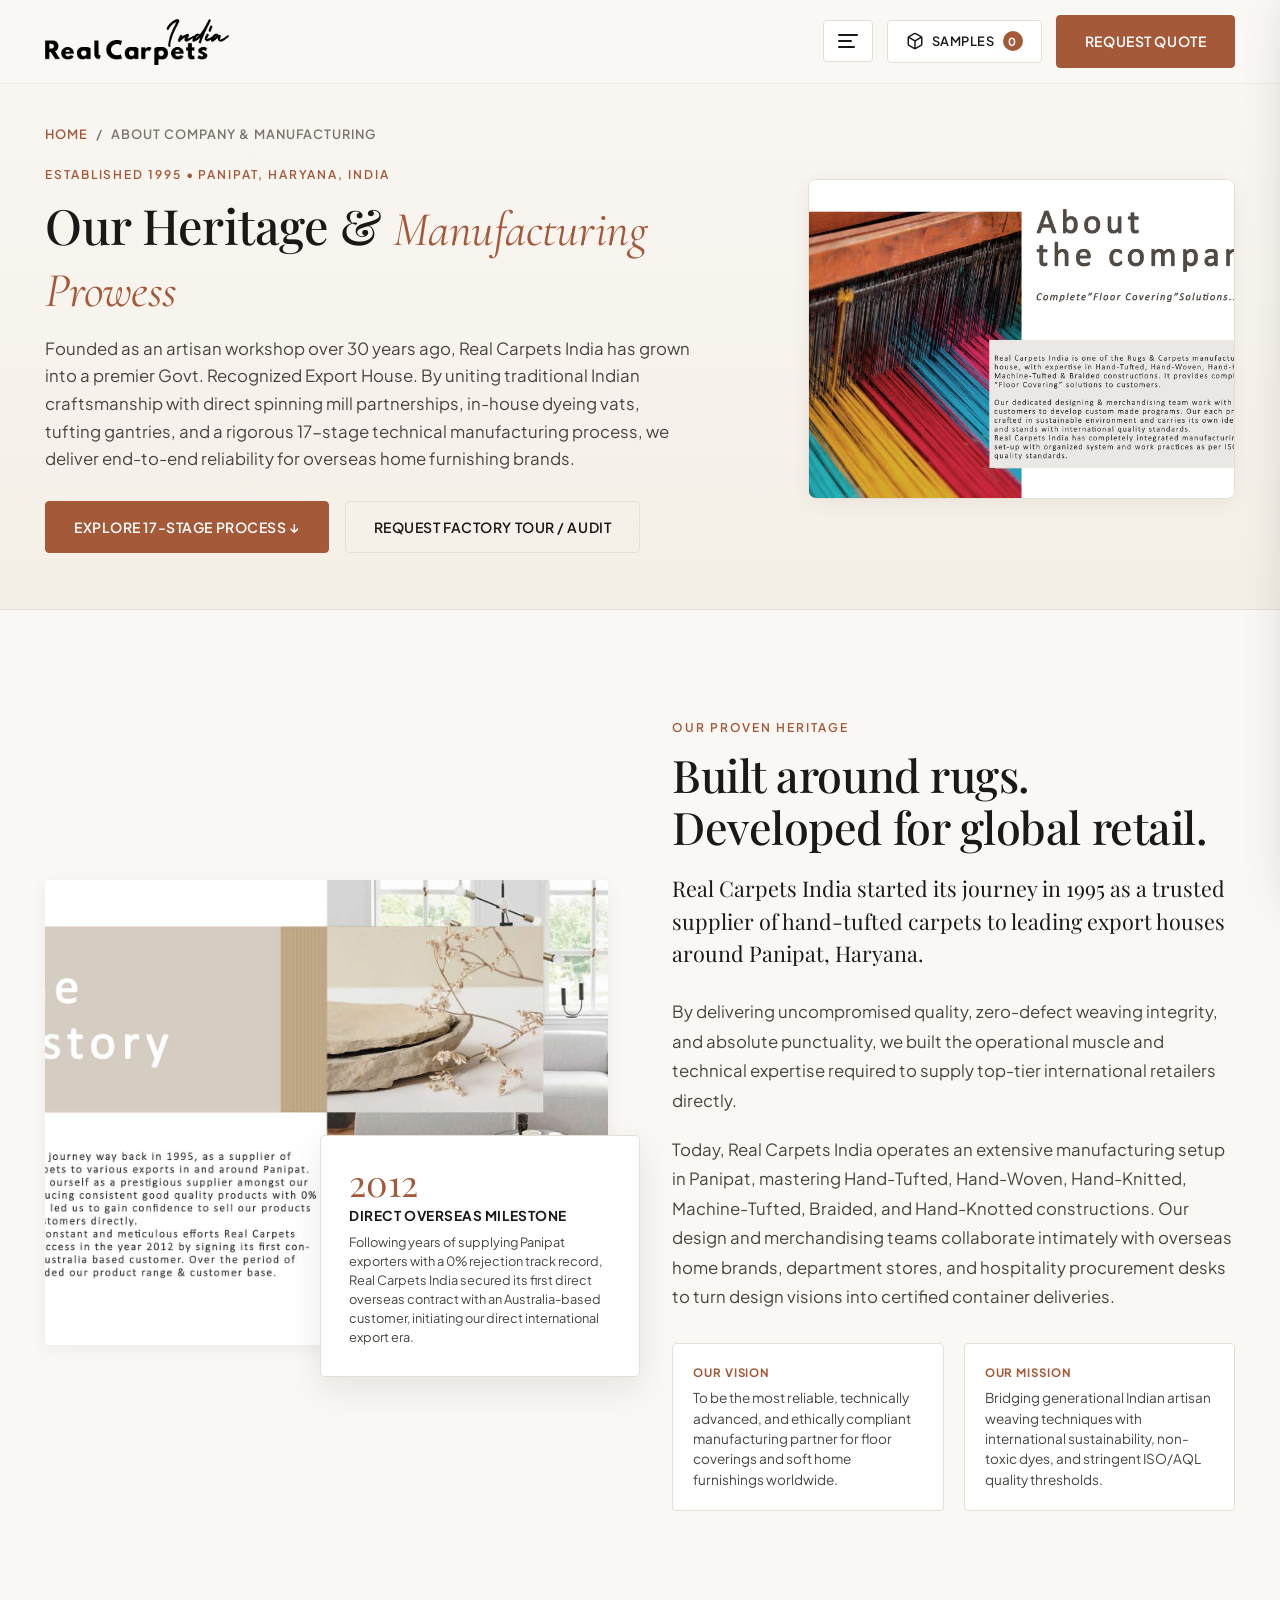
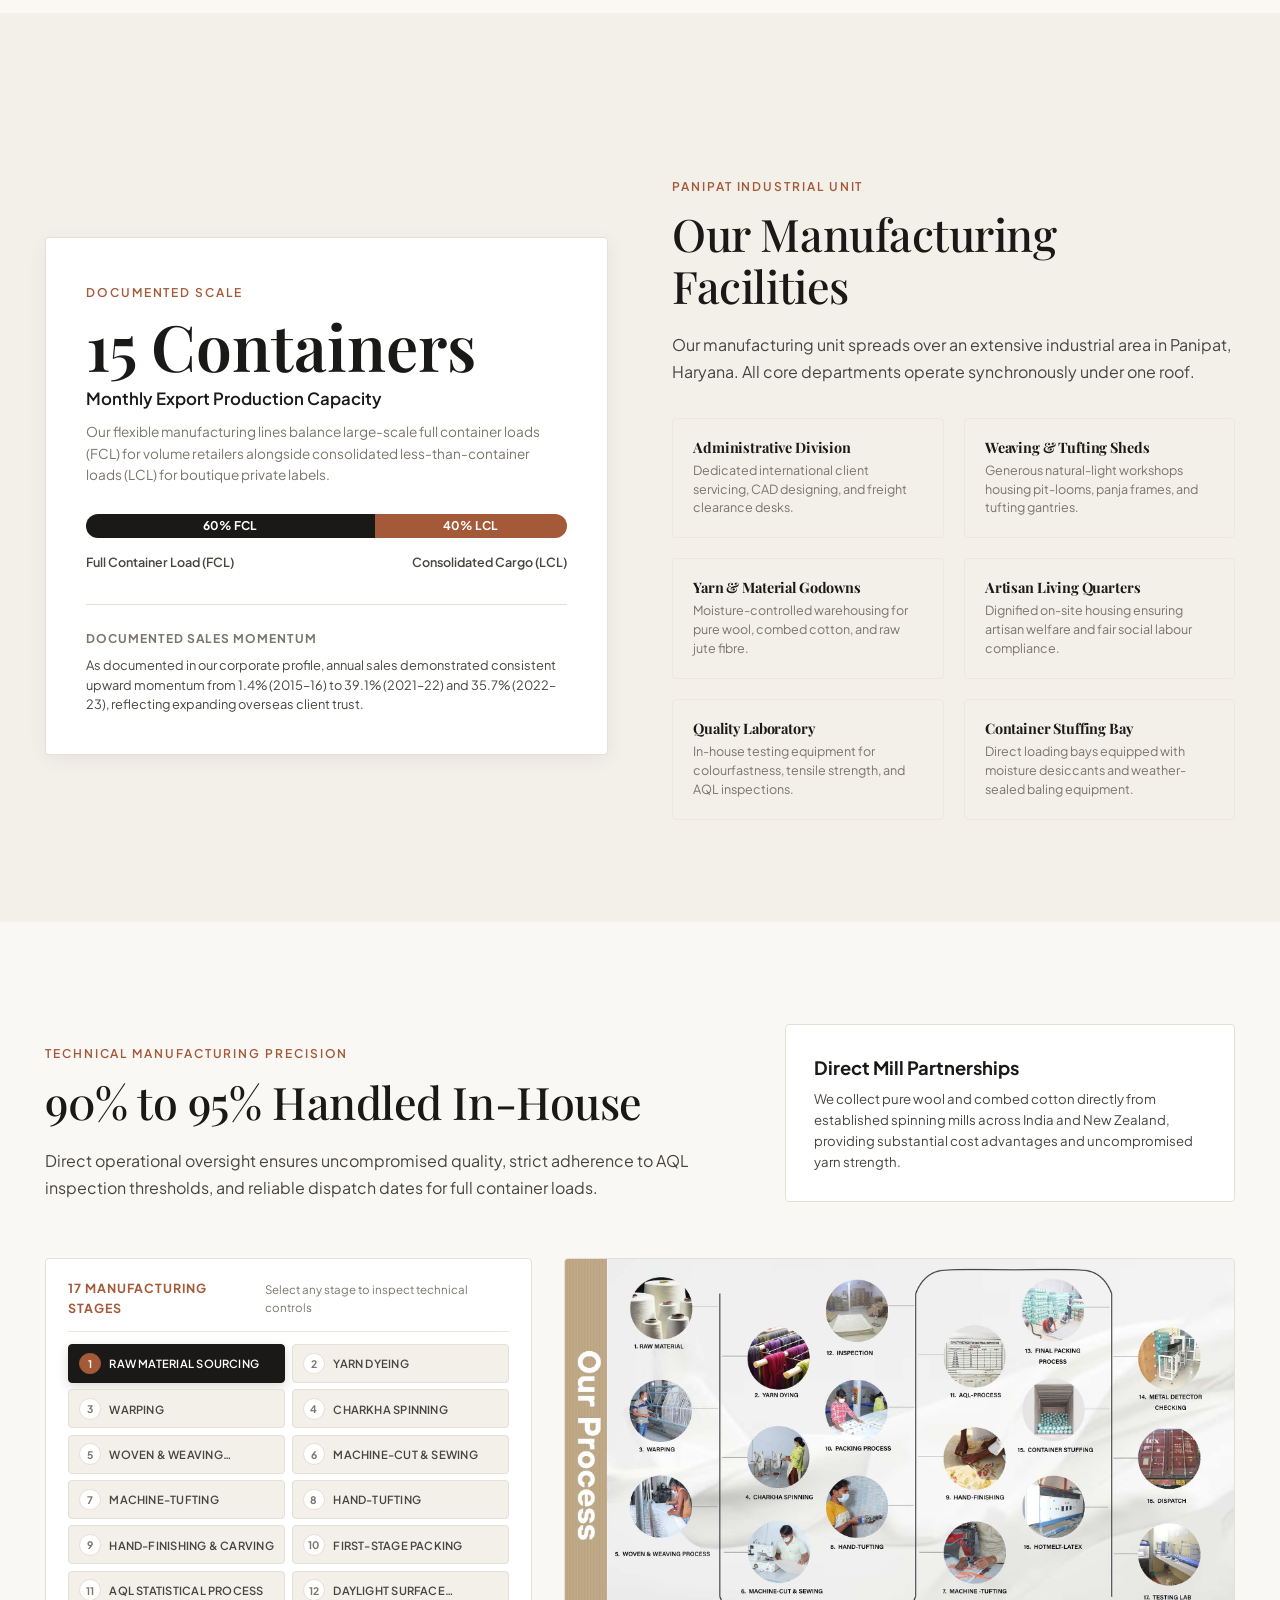
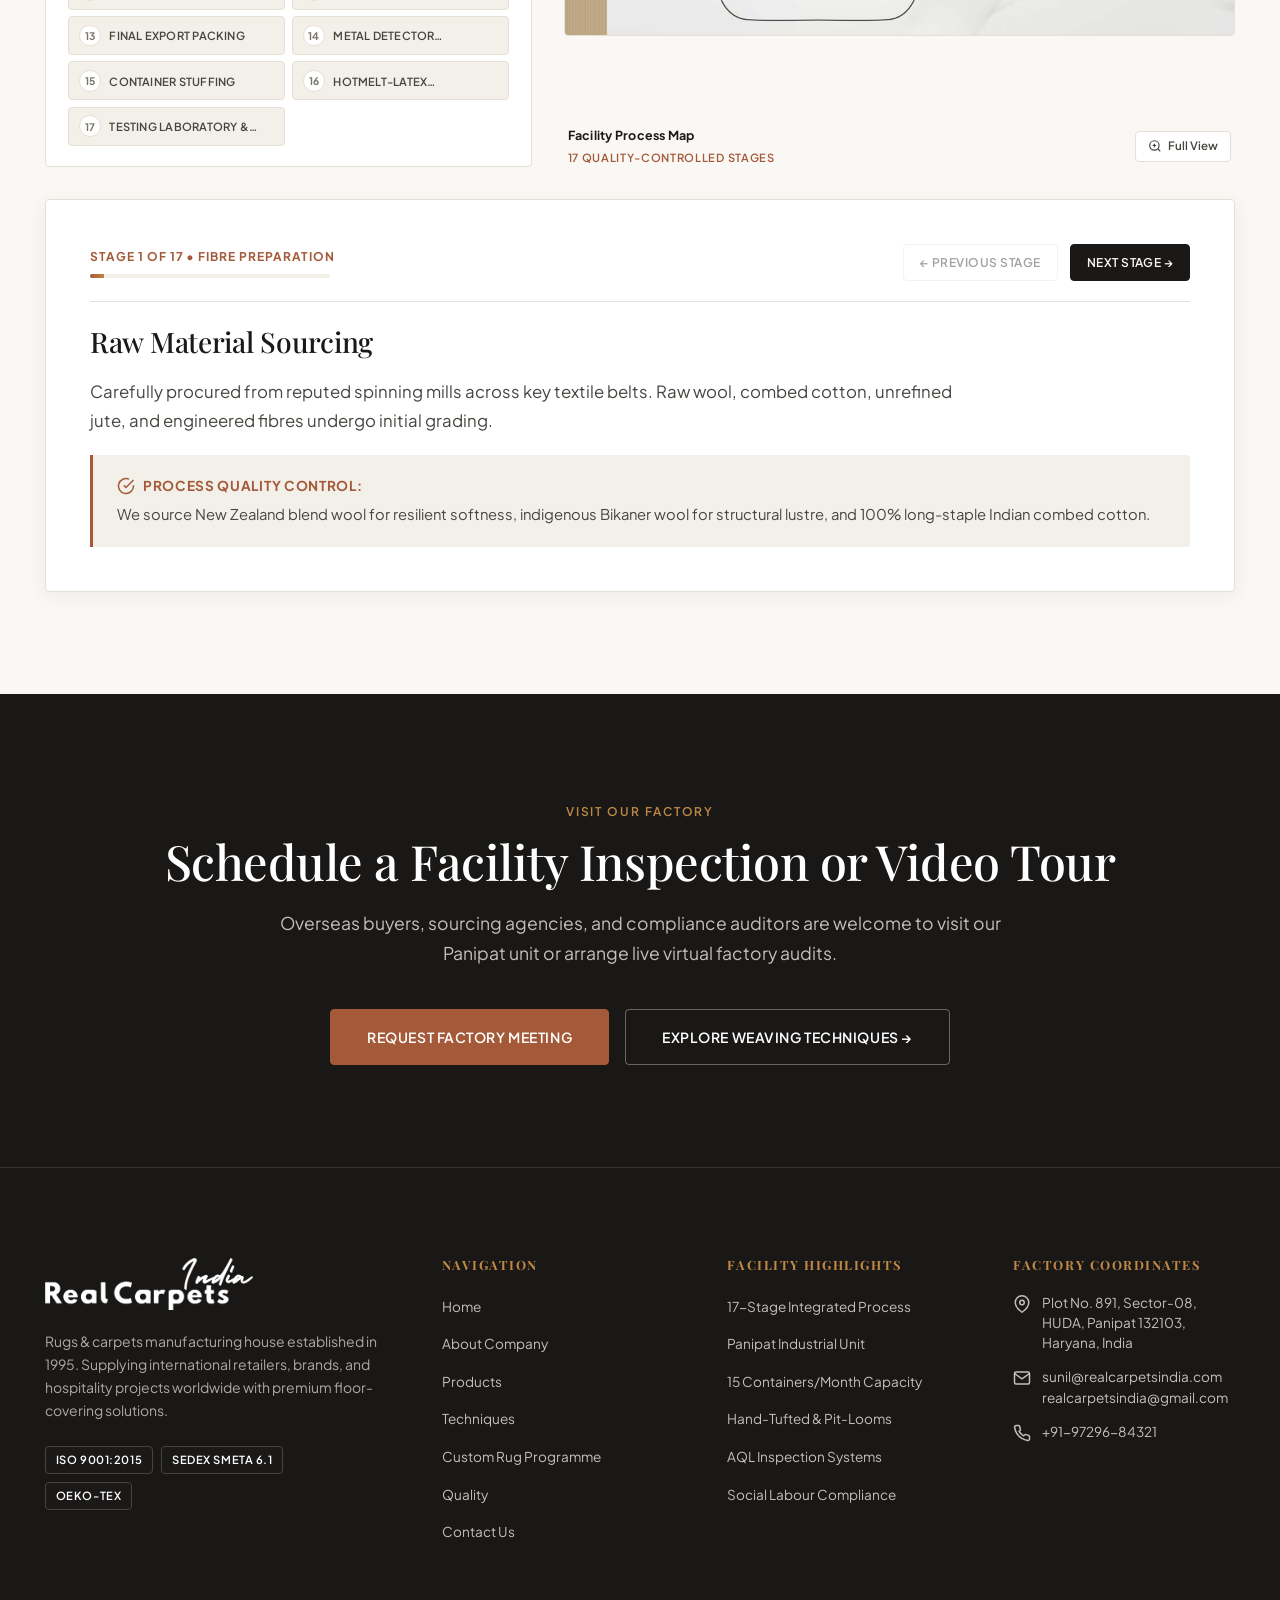
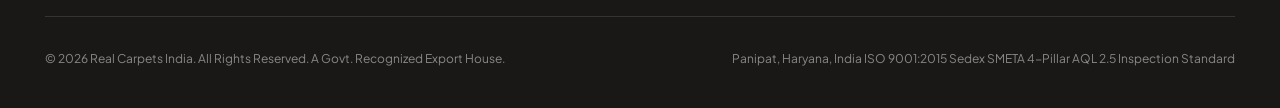
==== about.html @ 0ba17891 "Create dedicated About and Techniques pages, merge manufacturing into about, and update site-wide na" ====
<!DOCTYPE html>
<html lang="en">
<head>
  <meta charset="UTF-8">
  <meta name="viewport" content="width=device-width, initial-scale=1.0">
  <title>About Us &amp; Manufacturing Facilities | Real Carpets India - Govt. Recognized Export House</title>
  <meta name="description" content="Discover Real Carpets India: Established in 1995 in Panipat, Haryana. 15 containers/month export capacity, 90-95% in-house manufacturing, 17-stage quality process, and generational artisan weaving heritage.">
  <meta name="keywords" content="Real Carpets India about, carpet manufacturer Panipat, rugs exporter India, 17 stage manufacturing process, rug factory Panipat, artisan rug weaving, Govt recognized export house">
  
  <link rel="icon" type="image/png" href="assets/images/brand-logo.png">
  <link rel="stylesheet" href="assets/css/main.css">
  <link rel="stylesheet" href="assets/css/components.css">
  <link rel="stylesheet" href="assets/css/animations.css">
</head>
<body>

  <!-- ==========================================================================
       Site Header
       ========================================================================== -->
  <header class="site-header" id="main-header">
    <div class="container header-inner">
      <!-- Brand Logo -->
      <a href="index.html" class="brand-logo" aria-label="Real Carpets India Home">
        <img src="assets/images/brand-logo.png" alt="Real Carpets India - Manufacturer &amp; Exporter" class="brand-logo-img">
      </a>

      <!-- Desktop Navigation Menu -->
      <nav class="nav-desktop" aria-label="Main Navigation">
        <a href="index.html" class="nav-link">Home</a>
        <a href="about.html" class="nav-link active">About</a>
        <a href="products.html" class="nav-link">Products</a>
        <a href="techniques.html" class="nav-link">Techniques</a>
        <a href="custom-programme.html" class="nav-link">Custom Rugs</a>
        <a href="quality.html" class="nav-link">Quality</a>
        <a href="contact.html" class="nav-link">Contact Us</a>
      </nav>

      <!-- Action Group -->
      <div class="header-actions">
        <!-- Dynamic Categories Menu Trigger (3 Dynamic Lines) -->
        <button class="categories-menu-trigger" id="categories-menu-trigger" aria-label="Explore Categories &amp; Navigation" aria-expanded="false" aria-controls="categories-sidebar">
          <div class="dynamic-lines" aria-hidden="true">
            <span class="d-line line-top"></span>
            <span class="d-line line-mid"></span>
            <span class="d-line line-bot"></span>
          </div>
        </button>

        <!-- Sample Box Drawer Trigger -->
        <button class="sample-drawer-trigger" id="header-sample-trigger" aria-label="Open Sample Swatch Box">
          <svg width="18" height="18" viewBox="0 0 24 24" fill="none" stroke="currentColor" stroke-width="2">
            <path d="M21 16V8a2 2 0 0 0-1-1.73l-7-4a2 2 0 0 0-2 0l-7 4A2 2 0 0 0 3 8v8a2 2 0 0 0 1 1.73l7 4a2 2 0 0 0 2 0l7-4A2 2 0 0 0 21 16z"/>
            <polyline points="3.27 6.96 12 12.01 20.73 6.96"/>
            <line x1="12" y1="22.08" x2="12" y2="12"/>
          </svg>
          <span>Samples</span>
          <span class="sample-count-badge" id="sample-count-badge" aria-label="0 items in swatch box">0</span>
        </button>

        <!-- Primary B2B Action Button -->
        <button class="btn btn-terracotta" data-action="open-quote">
          Request Quote
        </button>
      </div>
    </div>
  </header>

  <!-- Categories Dynamic Sidebar & Overlay -->
  <div class="categories-sidebar-overlay" id="categories-sidebar-overlay"></div>
  <aside class="categories-sidebar" id="categories-sidebar" aria-label="Product Categories &amp; Navigation">
    <div class="categories-sidebar-header">
      <div class="categories-sidebar-brand">
        <img src="assets/images/brand-logo.png" alt="Real Carpets India" class="categories-sidebar-logo">
      </div>
      <button class="close-categories-btn" id="close-categories-sidebar" aria-label="Close Categories Menu">&times;</button>
    </div>

    <div class="categories-sidebar-body">
      <div class="categories-section">
        <div class="categories-section-head">
          <span class="categories-section-title">Company &amp; Facility</span>
        </div>
        <ul class="categories-list">
          <li>
            <a href="index.html" class="sidebar-nav-link">
              <span>Home</span>
              <svg width="14" height="14" viewBox="0 0 24 24" fill="none" stroke="currentColor" stroke-width="2"><polyline points="9 18 15 12 9 6"/></svg>
            </a>
          </li>
          <li>
            <a href="about.html" class="sidebar-nav-link active">
              <span>About</span>
              <svg width="14" height="14" viewBox="0 0 24 24" fill="none" stroke="currentColor" stroke-width="2"><polyline points="9 18 15 12 9 6"/></svg>
            </a>
          </li>
          <li>
            <a href="products.html" class="sidebar-nav-link">
              <span>Products</span>
              <svg width="14" height="14" viewBox="0 0 24 24" fill="none" stroke="currentColor" stroke-width="2"><polyline points="9 18 15 12 9 6"/></svg>
            </a>
          </li>
          <li>
            <a href="techniques.html" class="sidebar-nav-link">
              <span>Techniques</span>
              <svg width="14" height="14" viewBox="0 0 24 24" fill="none" stroke="currentColor" stroke-width="2"><polyline points="9 18 15 12 9 6"/></svg>
            </a>
          </li>
          <li>
            <a href="custom-programme.html" class="sidebar-nav-link">
              <span>Custom Rug Programme</span>
              <svg width="14" height="14" viewBox="0 0 24 24" fill="none" stroke="currentColor" stroke-width="2"><polyline points="9 18 15 12 9 6"/></svg>
            </a>
          </li>
          <li>
            <a href="quality.html" class="sidebar-nav-link">
              <span>Quality</span>
              <svg width="14" height="14" viewBox="0 0 24 24" fill="none" stroke="currentColor" stroke-width="2"><polyline points="9 18 15 12 9 6"/></svg>
            </a>
          </li>
          <li>
            <a href="contact.html" class="sidebar-nav-link">
              <span>Contact Us</span>
              <svg width="14" height="14" viewBox="0 0 24 24" fill="none" stroke="currentColor" stroke-width="2"><polyline points="9 18 15 12 9 6"/></svg>
            </a>
          </li>
        </ul>
      </div>
    </div>

    <!-- Sidebar Footer -->
    <div class="categories-sidebar-footer">
      <div style="font-size: 0.75rem; color: var(--text-muted); text-align: center; line-height: 1.4; letter-spacing: 0.08em; text-transform: uppercase;">
        A GOVT. RECOGNIZED EXPORT HOUSE
      </div>
    </div>
  </aside>

  <!-- ==========================================================================
       Subpage Editorial Hero Banner
       ========================================================================== -->
  <section class="subpage-hero">
    <div class="container subpage-hero-inner">
      <div class="reveal-on-scroll">
        <nav class="subpage-breadcrumb" aria-label="Breadcrumb">
          <a href="index.html">Home</a>
          <span>/</span>
          <span>About Company &amp; Manufacturing</span>
        </nav>
        <span class="eyebrow">Established 1995 • Panipat, Haryana, India</span>
        <h1 class="subpage-title">
          Our Heritage &amp; <em>Manufacturing Prowess</em>
        </h1>
        <p class="subpage-desc">
          Founded as an artisan workshop over 30 years ago, Real Carpets India has grown into a premier Govt. Recognized Export House. By uniting traditional Indian craftsmanship with direct spinning mill partnerships, in-house dyeing vats, tufting gantries, and a rigorous 17-stage technical manufacturing process, we deliver end-to-end reliability for overseas home furnishing brands.
        </p>
        <div style="display: flex; gap: 1rem; flex-wrap: wrap;">
          <a href="#process-timeline" class="btn btn-terracotta">
            Explore 17-Stage Process &darr;
          </a>
          <button class="btn btn-outline" data-action="open-quote">
            Request Factory Tour / Audit
          </button>
        </div>
      </div>

      <div class="subpage-hero-visual reveal-on-scroll delay-1">
        <img src="assets/images/pages/page_04_about.jpg" alt="Real Carpets India Factory &amp; Corporate Heritage in Panipat">
      </div>
    </div>
  </section>

  <!-- ==========================================================================
       Heritage, Story & Milestones Section
       ========================================================================== -->
  <section class="section">
    <div class="container">
      <div class="story-grid">
        <div class="story-visuals reveal-on-scroll">
          <img src="assets/images/pages/page_03_history.jpg" alt="Real Carpets India History &amp; Handcrafted Weaving" class="story-main-img">
          <div class="story-milestone-card">
            <div class="milestone-year">2012</div>
            <div class="milestone-title">Direct Overseas Milestone</div>
            <p class="milestone-desc">
              Following years of supplying Panipat exporters with a 0% rejection track record, Real Carpets India secured its first direct overseas contract with an Australia-based customer, initiating our direct international export era.
            </p>
          </div>
        </div>

        <div class="story-narrative reveal-on-scroll delay-1">
          <span class="eyebrow">Our Proven Heritage</span>
          <h2 class="section-title">Built around rugs. Developed for global retail.</h2>
          <p class="lead-text">
            Real Carpets India started its journey in 1995 as a trusted supplier of hand-tufted carpets to leading export houses around Panipat, Haryana.
          </p>
          <p>
            By delivering uncompromised quality, zero-defect weaving integrity, and absolute punctuality, we built the operational muscle and technical expertise required to supply top-tier international retailers directly.
          </p>
          <p>
            Today, Real Carpets India operates an extensive manufacturing setup in Panipat, mastering Hand-Tufted, Hand-Woven, Hand-Knitted, Machine-Tufted, Braided, and Hand-Knotted constructions. Our design and merchandising teams collaborate intimately with overseas home brands, department stores, and hospitality procurement desks to turn design visions into certified container deliveries.
          </p>

          <div style="display: grid; grid-template-columns: repeat(2, 1fr); gap: 1.25rem; margin-top: 2rem;">
            <div style="background: var(--bg-surface); border: 1px solid var(--border-color); border-radius: var(--radius-sm); padding: 1.25rem;">
              <span style="font-size: 0.72rem; text-transform: uppercase; letter-spacing: 0.08em; font-weight: 700; color: var(--accent-terracotta); display: block; margin-bottom: 0.35rem;">Our Vision</span>
              <p style="font-size: 0.85rem; color: var(--text-secondary); line-height: 1.5; margin: 0;">
                To be the most reliable, technically advanced, and ethically compliant manufacturing partner for floor coverings and soft home furnishings worldwide.
              </p>
            </div>
            <div style="background: var(--bg-surface); border: 1px solid var(--border-color); border-radius: var(--radius-sm); padding: 1.25rem;">
              <span style="font-size: 0.72rem; text-transform: uppercase; letter-spacing: 0.08em; font-weight: 700; color: var(--accent-terracotta); display: block; margin-bottom: 0.35rem;">Our Mission</span>
              <p style="font-size: 0.85rem; color: var(--text-secondary); line-height: 1.5; margin: 0;">
                Bridging generational Indian artisan weaving techniques with international sustainability, non-toxic dyes, and stringent ISO/AQL quality thresholds.
              </p>
            </div>
          </div>
        </div>
      </div>
    </div>
  </section>

  <!-- ==========================================================================
       Infrastructure, Capacity & Capability Pillars
       ========================================================================== -->
  <section class="section section-subtle" id="infrastructure">
    <div class="container">
      <div class="infrastructure-grid reveal-on-scroll">
        <div class="capacity-metric-card">
          <span class="eyebrow">Documented Scale</span>
          <div class="capacity-number-large">15 Containers</div>
          <p style="font-size: 1.05rem; font-weight: 600; color: var(--text-primary); margin-bottom: 0.5rem;">
            Monthly Export Production Capacity
          </p>
          <p style="font-size: 0.85rem; color: var(--text-muted); line-height: 1.6;">
            Our flexible manufacturing lines balance large-scale full container loads (FCL) for volume retailers alongside consolidated less-than-container loads (LCL) for boutique private labels.
          </p>

          <div class="capacity-split-bar">
            <div class="split-fcl" style="width: 60%;">60% FCL</div>
            <div class="split-lcl" style="width: 40%;">40% LCL</div>
          </div>
          <div class="split-labels">
            <span>Full Container Load (FCL)</span>
            <span>Consolidated Cargo (LCL)</span>
          </div>

          <div style="margin-top: 2rem; padding-top: 1.5rem; border-top: 1px solid var(--border-color);">
            <span style="font-size: 0.75rem; text-transform: uppercase; letter-spacing: 0.08em; font-weight: 700; color: var(--text-muted); display: block; margin-bottom: 0.5rem;">Documented Sales Momentum</span>
            <p style="font-size: 0.8rem; color: var(--text-secondary); line-height: 1.5;">
              As documented in our corporate profile, annual sales demonstrated consistent upward momentum from 1.4% (2015–16) to 39.1% (2021–22) and 35.7% (2022–23), reflecting expanding overseas client trust.
            </p>
          </div>
        </div>

        <div>
          <span class="eyebrow">Panipat Industrial Unit</span>
          <h2 class="section-title">Our Manufacturing Facilities</h2>
          <p class="section-desc" style="margin-bottom: 1.5rem;">
            Our manufacturing unit spreads over an extensive industrial area in Panipat, Haryana. All core departments operate synchronously under one roof.
          </p>

          <div class="facilities-cards-grid">
            <div class="facility-mini-card">
              <h4>Administrative Division</h4>
              <p>Dedicated international client servicing, CAD designing, and freight clearance desks.</p>
            </div>
            <div class="facility-mini-card">
              <h4>Weaving &amp; Tufting Sheds</h4>
              <p>Generous natural-light workshops housing pit-looms, panja frames, and tufting gantries.</p>
            </div>
            <div class="facility-mini-card">
              <h4>Yarn &amp; Material Godowns</h4>
              <p>Moisture-controlled warehousing for pure wool, combed cotton, and raw jute fibre.</p>
            </div>
            <div class="facility-mini-card">
              <h4>Artisan Living Quarters</h4>
              <p>Dignified on-site housing ensuring artisan welfare and fair social labour compliance.</p>
            </div>
            <div class="facility-mini-card">
              <h4>Quality Laboratory</h4>
              <p>In-house testing equipment for colourfastness, tensile strength, and AQL inspections.</p>
            </div>
            <div class="facility-mini-card">
              <h4>Container Stuffing Bay</h4>
              <p>Direct loading bays equipped with moisture desiccants and weather-sealed baling equipment.</p>
            </div>
          </div>
        </div>
      </div>
    </div>
  </section>

  <!-- ==========================================================================
       17-Stage Manufacturing Process Section
       ========================================================================== -->
  <section class="section" id="process-timeline">
    <div class="container">
      <div style="display: grid; grid-template-columns: 1.2fr 0.8fr; gap: clamp(2rem, 5vw, 5rem); align-items: flex-end; margin-bottom: 3.5rem;" class="reveal-on-scroll">
        <div>
          <span class="eyebrow">Technical Manufacturing Precision</span>
          <h2 class="section-title">90% to 95% Handled In-House</h2>
          <p class="section-desc">
            Direct operational oversight ensures uncompromised quality, strict adherence to AQL inspection thresholds, and reliable dispatch dates for full container loads.
          </p>
        </div>
        <div style="background: var(--bg-surface); border: 1px solid var(--border-color); border-radius: var(--radius-sm); padding: 1.75rem;">
          <strong style="display: block; font-size: 1.15rem; color: var(--text-primary); margin-bottom: 0.35rem;">Direct Mill Partnerships</strong>
          <p style="font-size: 0.825rem; color: var(--text-secondary); line-height: 1.6;">
            We collect pure wool and combed cotton directly from established spinning mills across India and New Zealand, providing substantial cost advantages and uncompromised yarn strength.
          </p>
        </div>
      </div>

      <!-- 17-Stage Process Timeline Component -->
      <div class="process-interactive-wrapper reveal-on-scroll">
        <!-- Top Row: Filters / Step Form (Left) + Big Process Chart (Right) -->
        <div class="process-top-grid">
          <div class="process-filter-panel">
            <div class="process-filter-header">
              <span class="process-filter-eyebrow">17 Manufacturing Stages</span>
              <span class="process-filter-hint">Select any stage to inspect technical controls</span>
            </div>
            <div class="process-filter-grid" id="process-step-tabs">
              <!-- Rendered dynamically by process.js -->
            </div>
          </div>

          <div class="process-image-aside">
            <div class="process-image-frame" id="process-chart-zoom-target" title="Click to inspect full resolution 17-stage process flowchart">
              <img src="assets/images/pages/page_28_process_17_steps.jpg" alt="Real Carpets India - 17 Stage Manufacturing Process Overview" class="process-aside-img">
            </div>
            <div class="process-image-footer">
              <div class="process-image-meta">
                <span class="process-image-tag">Facility Process Map</span>
                <span class="process-image-subcaption">17 Quality-Controlled Stages</span>
              </div>
              <button type="button" class="process-zoom-btn" id="btn-zoom-process" aria-label="Open full resolution process map">
                <svg width="14" height="14" viewBox="0 0 24 24" fill="none" stroke="currentColor" stroke-width="2">
                  <circle cx="11" cy="11" r="8"></circle>
                  <line x1="21" y1="21" x2="16.65" y2="16.65"></line>
                  <line x1="11" y1="8" x2="11" y2="14"></line>
                  <line x1="8" y1="11" x2="14" y2="11"></line>
                </svg>
                <span>Full View</span>
              </button>
            </div>
          </div>
        </div>

        <!-- Bottom Row: Detailed Explanation under picture and filters -->
        <div class="process-explanation-card" id="process-step-viewer">
          <!-- Rendered dynamically by process.js -->
        </div>
      </div>
    </div>
  </section>

  <!-- ==========================================================================
       B2B Conversion Banner
       ========================================================================== -->
  <section class="section section-dark" style="text-align: center; position: relative;">
    <div class="container container-narrow reveal-on-scroll">
      <span class="eyebrow">Visit Our Factory</span>
      <h2 class="section-title" style="color: #FFFFFF; font-size: clamp(2.25rem, 3.8vw, 3.5rem);">
        Schedule a Facility Inspection or Video Tour
      </h2>
      <p class="section-desc" style="color: rgba(250, 248, 245, 0.75); margin: 0 auto 2.5rem; font-size: 1.1rem;">
        Overseas buyers, sourcing agencies, and compliance auditors are welcome to visit our Panipat unit or arrange live virtual factory audits.
      </p>
      <div style="display: flex; gap: 1rem; justify-content: center; flex-wrap: wrap;">
        <button class="btn btn-terracotta" data-action="open-quote" style="padding: 1rem 2.25rem;">
          Request Factory Meeting
        </button>
        <a href="techniques.html" class="btn btn-outline-white" style="padding: 1rem 2.25rem;">
          Explore Weaving Techniques &rarr;
        </a>
      </div>
    </div>
  </section>

  <!-- ==========================================================================
       Footer
       ========================================================================== -->
  <footer class="site-footer" id="contact">
    <div class="container">
      <div class="footer-top-grid">
        <div class="footer-brand">
          <a href="index.html" class="brand-logo footer-logo" aria-label="Real Carpets India Home">
            <img src="assets/images/brand-logo-white.png" alt="Real Carpets India" class="brand-logo-img footer-logo-img">
          </a>
          <p>
            Rugs &amp; carpets manufacturing house established in 1995. Supplying international retailers, brands, and hospitality projects worldwide with premium floor-covering solutions.
          </p>
          <div style="display: flex; gap: 0.5rem; flex-wrap: wrap;">
            <span class="badge badge-dark" style="border-color: #444;">ISO 9001:2015</span>
            <span class="badge badge-dark" style="border-color: #444;">Sedex SMETA 6.1</span>
            <span class="badge badge-dark" style="border-color: #444;">OEKO-TEX</span>
          </div>
        </div>

        <div class="footer-col">
          <h4>Navigation</h4>
          <ul class="footer-links">
            <li><a href="index.html" class="footer-link">Home</a></li>
            <li><a href="about.html" class="footer-link">About Company</a></li>
            <li><a href="products.html" class="footer-link">Products</a></li>
            <li><a href="techniques.html" class="footer-link">Techniques</a></li>
            <li><a href="custom-programme.html" class="footer-link">Custom Rug Programme</a></li>
            <li><a href="quality.html" class="footer-link">Quality</a></li>
            <li><a href="contact.html" class="footer-link">Contact Us</a></li>
          </ul>
        </div>

        <div class="footer-col">
          <h4>Facility Highlights</h4>
          <ul class="footer-links">
            <li><a href="about.html#process-timeline" class="footer-link">17-Stage Integrated Process</a></li>
            <li><a href="about.html#infrastructure" class="footer-link">Panipat Industrial Unit</a></li>
            <li><a href="about.html#infrastructure" class="footer-link">15 Containers/Month Capacity</a></li>
            <li><a href="techniques.html" class="footer-link">Hand-Tufted &amp; Pit-Looms</a></li>
            <li><a href="quality.html" class="footer-link">AQL Inspection Systems</a></li>
            <li><a href="quality.html" class="footer-link">Social Labour Compliance</a></li>
          </ul>
        </div>

        <div class="footer-col">
          <h4>Factory Coordinates</h4>
          <div class="footer-contact-item">
            <svg width="18" height="18" viewBox="0 0 24 24" fill="none" stroke="currentColor" stroke-width="2" style="flex-shrink: 0; margin-top: 2px;"><path d="M21 10c0 7-9 13-9 13s-9-6-9-13a9 9 0 0 1 18 0z"></path><circle cx="12" cy="10" r="3"></circle></svg>
            <span>Plot No. 891, Sector-08, HUDA, Panipat 132103, Haryana, India</span>
          </div>
          <div class="footer-contact-item">
            <svg width="18" height="18" viewBox="0 0 24 24" fill="none" stroke="currentColor" stroke-width="2" style="flex-shrink: 0; margin-top: 2px;"><path d="M4 4h16c1.1 0 2 .9 2 2v12c0 1.1-.9 2-2 2H4c-1.1 0-2-.9-2-2V6c0-1.1.9-2 2-2z"></path><polyline points="22,6 12,13 2,6"></polyline></svg>
            <div>
              <a href="mailto:sunil@realcarpetsindia.com" class="footer-link" style="display: block;">sunil@realcarpetsindia.com</a>
              <a href="mailto:realcarpetsindia@gmail.com" class="footer-link" style="display: block;">realcarpetsindia@gmail.com</a>
            </div>
          </div>
          <div class="footer-contact-item">
            <svg width="18" height="18" viewBox="0 0 24 24" fill="none" stroke="currentColor" stroke-width="2" style="flex-shrink: 0; margin-top: 2px;"><path d="M22 16.92v3a2 2 0 0 1-2.18 2 19.79 19.79 0 0 1-8.63-3.07 19.5 19.5 0 0 1-6-6 19.79 19.79 0 0 1-3.07-8.67A2 2 0 0 1 4.11 2h3a2 2 0 0 1 2 1.72 12.84 12.84 0 0 0 .7 2.81 2 2 0 0 1-.45 2.11L8.09 9.91a16 16 0 0 0 6 6l1.27-1.27a2 2 0 0 1 2.11-.45 12.84 12.84 0 0 0 2.81.7A2 2 0 0 1 22 16.92z"></path></svg>
            <a href="tel:+919729684321" class="footer-link">+91-97296-84321</a>
          </div>
        </div>
      </div>

      <div class="footer-bottom">
        <p>&copy; 2026 Real Carpets India. All Rights Reserved. A Govt. Recognized Export House.</p>
        <div class="footer-bottom-links">
          <span>Panipat, Haryana, India</span>
          <span>ISO 9001:2015</span>
          <span>Sedex SMETA 4-Pillar</span>
          <span>AQL 2.5 Inspection Standard</span>
        </div>
      </div>
    </div>
  </footer>

  <!-- Sample Swatch Drawer -->
  <div class="sample-drawer-overlay" id="sample-drawer-overlay"></div>
  <aside class="sample-drawer" id="sample-drawer" aria-label="Sample Swatch Selection Drawer">
    <div class="sample-drawer-header">
      <div>
        <h3 class="sample-drawer-title">Curated Swatch Box</h3>
        <span class="sample-drawer-subtitle">Complimentary for trade procurement &amp; design houses</span>
      </div>
      <button class="close-drawer-btn" id="close-sample-drawer" aria-label="Close Sample Box">&times;</button>
    </div>
    <div class="sample-drawer-body" id="sample-drawer-items">
      <!-- Injected by samples.js -->
    </div>
    <div class="sample-drawer-footer">
      <div style="font-size: 0.75rem; color: var(--text-muted); line-height: 1.4; margin-bottom: 0.75rem;">
        Dispatched via DHL Express within 48 business hours with complete yarn count and backing specifications.
      </div>
      <button class="btn btn-terracotta" id="btn-request-samples" style="width: 100%;">
        Request Swatch Box Courier &rarr;
      </button>
    </div>
  </aside>

  <!-- Quote Request Modal -->
  <div class="modal-backdrop" id="quote-request-modal" aria-hidden="true" role="dialog" aria-modal="true">
    <div class="quote-modal-box">
      <div class="modal-header">
        <div>
          <span class="eyebrow" style="margin-bottom: 0.25rem;">Direct Export Enquiry</span>
          <h3 class="modal-title">Request B2B Quotation</h3>
        </div>
        <button class="modal-close-btn" id="close-quote-modal" aria-label="Close quotation modal">&times;</button>
      </div>

      <div class="modal-body">
        <form id="quote-request-form" novalidate>
          <div class="form-grid-2">
            <div class="form-group">
              <label class="form-label">Full Name *</label>
              <input type="text" name="name" class="form-input" placeholder="e.g. Johnathan Miller" required>
            </div>
            <div class="form-group">
              <label class="form-label">Company / Brand Name *</label>
              <input type="text" name="company" class="form-input" placeholder="e.g. Nordic Rugs AS" required>
            </div>
          </div>

          <div class="form-grid-2">
            <div class="form-group">
              <label class="form-label">Work Email *</label>
              <input type="email" name="email" class="form-input" placeholder="buyer@company.com" required>
            </div>
            <div class="form-group">
              <label class="form-label">Contact Phone / WhatsApp</label>
              <input type="tel" name="phone" class="form-input" placeholder="+44 20 7946 0912">
            </div>
          </div>

          <div class="form-grid-3">
            <div class="form-group">
              <label class="form-label">Product Categories</label>
              <input type="text" name="productInterest" class="form-input" placeholder="e.g. Hand-Tufted, Kilims">
            </div>
            <div class="form-group">
              <label class="form-label">Target Market</label>
              <input type="text" name="targetMarket" class="form-input" placeholder="e.g. Retail / Hospitality">
            </div>
            <div class="form-group">
              <label class="form-label">Destination Port</label>
              <input type="text" name="deliveryCountry" class="form-input" placeholder="e.g. Felixstowe / Hamburg">
            </div>
          </div>

          <div class="form-group">
            <label class="form-label">Project Requirements &amp; Notes</label>
            <textarea name="message" id="quote-requirement" class="form-textarea" placeholder="Specify required dimensions, volume, target FOB price, packaging needs..."></textarea>
          </div>

          <div style="display: flex; justify-content: flex-end; gap: 0.75rem;">
            <button type="button" class="btn btn-outline" id="btn-cancel-quote">Cancel</button>
            <button type="submit" class="btn btn-terracotta">Send Quotation Request &rarr;</button>
          </div>
        </form>
      </div>
    </div>
  </div>

  <!-- General Enquiry / Order Success Modal -->
  <div class="modal-backdrop" id="enquiry-success-modal" aria-hidden="true" role="dialog" aria-modal="true">
    <div class="product-detail-modal-box" style="max-width: 540px; text-align: center;">
      <button class="modal-close-btn" id="close-success-modal" aria-label="Close confirmation">&times;</button>
      <div style="padding: 3rem 2rem;">
        <div style="width: 56px; height: 56px; border-radius: 50%; background: rgba(164, 89, 56, 0.12); display: flex; align-items: center; justify-content: center; margin: 0 auto 1.5rem; color: var(--accent-terracotta);">
          <svg width="28" height="28" viewBox="0 0 24 24" fill="none" stroke="currentColor" stroke-width="2.5"><polyline points="20 6 9 17 4 12"></polyline></svg>
        </div>
        <h3 id="success-modal-title" style="font-size: 1.6rem; color: var(--text-primary); margin-bottom: 0.75rem;">Request Registered</h3>
        <p id="success-modal-message" style="font-size: 0.9rem; color: var(--text-secondary); line-height: 1.6; margin-bottom: 1.5rem;">
          Thank you for contacting Real Carpets India. Our Panipat export merchandising desk will examine your specifications and provide a proforma pricing and lead-time schedule.
        </p>
        <div style="background: var(--bg-subtle); border: 1px solid var(--border-color); border-radius: var(--radius-sm); padding: 0.85rem 1.25rem; display: inline-block; margin-bottom: 2rem;">
          <span style="font-size: 0.75rem; text-transform: uppercase; color: var(--text-muted); display: block;">Reference ID</span>
          <strong id="success-ref-id" style="font-family: var(--font-serif); font-size: 1.25rem; color: var(--accent-terracotta);">RCI-REQ-2026</strong>
        </div>
        <div>
          <button class="btn btn-primary" id="success-dismiss-btn" style="min-width: 180px;">Done</button>
        </div>
      </div>
    </div>
  </div>

  <!-- Process Flowchart Full-Resolution Lightbox Modal -->
  <div class="modal-backdrop" id="process-chart-modal" aria-hidden="true" role="dialog" aria-modal="true">
    <div class="product-detail-modal-box" style="max-width: 1240px; padding: 0; background: #FAF8F5; overflow: hidden; width: 95%;">
      <div style="display: flex; justify-content: space-between; align-items: center; padding: 1.15rem 1.75rem; border-bottom: 1px solid var(--border-color); background: #FFFFFF;">
        <div>
          <span style="font-size: 0.72rem; text-transform: uppercase; letter-spacing: 0.08em; color: var(--accent-terracotta); font-weight: 700; display: block; margin-bottom: 0.2rem;">Manufacturing Flowchart</span>
          <h3 style="font-size: 1.25rem; color: var(--text-primary); margin: 0; font-family: var(--font-serif);">17 Integrated Panipat Production Stages</h3>
        </div>
        <button class="modal-close-btn" id="close-process-modal" aria-label="Close process map" style="position: static; transform: none; width: 36px; height: 36px; display: flex; align-items: center; justify-content: center; font-size: 1.5rem;">&times;</button>
      </div>
      <div style="padding: 1.25rem; background: #FAF8F5; display: flex; justify-content: center; align-items: center; overflow: auto; max-height: 80vh;">
        <img src="assets/images/pages/page_28_process_17_steps.jpg" alt="Real Carpets India - 17 Stage Manufacturing Process Overview (Full Resolution)" style="width: 100%; height: auto; object-fit: contain; border-radius: var(--radius-xs); box-shadow: 0 4px 20px rgba(0,0,0,0.08);">
      </div>
    </div>
  </div>

  <!-- Toast Container -->
  <div class="toast-container" id="toast-container" aria-live="polite"></div>

  <!-- App Script Entrypoint -->
  <script type="module" src="assets/js/app.js"></script>
  <script>
    document.addEventListener('DOMContentLoaded', () => {
      const cancelQuoteBtn = document.getElementById('btn-cancel-quote');
      if (cancelQuoteBtn) {
        cancelQuoteBtn.addEventListener('click', () => {
          const quoteModal = document.getElementById('quote-request-modal');
          if (quoteModal) quoteModal.classList.remove('open');
          document.body.style.overflow = '';
        });
      }
    });
  </script>
</body>
</html>
---- assets/css/main.css ----
/* Real Carpets India - Main Design System Stylesheet */
@import url('https://fonts.googleapis.com/css2?family=Cormorant+Garamond:ital,wght@0,300;0,400;0,500;0,600;0,700;1,400&family=Playfair+Display:ital,wght@0,400;0,500;0,600;0,700;1,400&family=Plus+Jakarta+Sans:wght@300;400;500;600;700&display=swap');

:root {
  /* Color Palette */
  --bg-primary: #FAF8F5;
  --bg-surface: #FFFFFF;
  --bg-subtle: #F3EFE9;
  --bg-accent: #EBE5DB;
  --bg-dark: #191816;
  --bg-dark-surface: #242220;

  --border-color: #E6DFD5;
  --border-subtle: #EDE7DF;
  --border-dark: #363330;

  --text-primary: #1A1918;
  --text-secondary: #484540;
  --text-muted: #7A756D;
  --text-inverse: #FAF8F5;

  --accent-terracotta: #A45938;
  --accent-terracotta-hover: #8D4A2C;
  --accent-olive: #56614C;
  --accent-ochre: #C18845;
  --accent-jute: #CBBBA9;

  /* Typography */
  --font-serif: 'Playfair Display', 'Cormorant Garamond', Georgia, serif;
  --font-editorial: 'Cormorant Garamond', 'Playfair Display', Georgia, serif;
  --font-sans: 'Plus Jakarta Sans', -apple-system, BlinkMacSystemFont, 'Segoe UI', Roboto, sans-serif;

  /* Spacing & Layout */
  --container-max: 1440px;
  --header-height: 84px;
  --radius-sm: 4px;
  --radius-md: 8px;
  --radius-lg: 14px;
  --radius-full: 9999px;

  /* Shadows */
  --shadow-subtle: 0 2px 12px rgba(26, 25, 24, 0.04);
  --shadow-card: 0 4px 20px rgba(26, 25, 24, 0.06);
  --shadow-hover: 0 12px 36px rgba(26, 25, 24, 0.09);
  --shadow-drawer: -8px 0 40px rgba(0, 0, 0, 0.16);
  --shadow-modal: 0 20px 60px rgba(0, 0, 0, 0.22);

  /* Transitions */
  --transition-fast: 0.2s cubic-bezier(0.16, 1, 0.3, 1);
  --transition-normal: 0.35s cubic-bezier(0.16, 1, 0.3, 1);
  --transition-slow: 0.6s cubic-bezier(0.16, 1, 0.3, 1);
}

/* Reset & Box Sizing */
*, *::before, *::after {
  box-sizing: border-box;
  margin: 0;
  padding: 0;
}

html {
  font-size: 16px;
  scroll-behavior: smooth;
  scroll-padding-top: var(--header-height);
  -webkit-font-smoothing: antialiased;
  -moz-osx-font-smoothing: grayscale;
}

body {
  font-family: var(--font-sans);
  background-color: var(--bg-primary);
  color: var(--text-primary);
  line-height: 1.6;
  overflow-x: hidden;
}

img, video, svg {
  display: block;
  max-width: 100%;
}

a {
  color: inherit;
  text-decoration: none;
  transition: color var(--transition-fast);
}

button, input, select, textarea {
  font: inherit;
  color: inherit;
  border: none;
  background: none;
  outline: none;
}

button {
  cursor: pointer;
}

ul, ol {
  list-style: none;
}

/* Typography Presets */
h1, h2, h3, h4, .font-serif {
  font-family: var(--font-serif);
  font-weight: 500;
  line-height: 1.15;
  letter-spacing: -0.01em;
}

.font-editorial {
  font-family: var(--font-editorial);
}

.eyebrow {
  font-family: var(--font-sans);
  font-size: 0.75rem;
  font-weight: 600;
  text-transform: uppercase;
  letter-spacing: 0.16em;
  color: var(--accent-terracotta);
  display: inline-block;
  margin-bottom: 0.75rem;
}

.section-title {
  font-size: clamp(2rem, 3.5vw, 3.25rem);
  color: var(--text-primary);
  margin-bottom: 1.25rem;
}

.section-desc {
  font-size: clamp(1rem, 1.2vw, 1.125rem);
  color: var(--text-secondary);
  max-width: 760px;
  line-height: 1.7;
}

/* Container */
.container {
  width: 100%;
  max-width: var(--container-max);
  margin-left: auto;
  margin-right: auto;
  padding-left: clamp(1.25rem, 3.5vw, 3.5rem);
  padding-right: clamp(1.25rem, 3.5vw, 3.5rem);
}

.container-narrow {
  max-width: 1080px;
}

/* Buttons */
.btn {
  display: inline-flex;
  align-items: center;
  justify-content: center;
  gap: 0.625rem;
  padding: 0.875rem 1.75rem;
  font-size: 0.875rem;
  font-weight: 600;
  letter-spacing: 0.04em;
  text-transform: uppercase;
  border-radius: var(--radius-sm);
  transition: all var(--transition-normal);
  white-space: nowrap;
}

.btn-primary {
  background-color: var(--text-primary);
  color: var(--bg-primary);
  border: 1px solid var(--text-primary);
}

.btn-primary:hover {
  background-color: var(--accent-terracotta);
  border-color: var(--accent-terracotta);
  color: #FFFFFF;
  transform: translateY(-2px);
  box-shadow: 0 6px 18px rgba(164, 89, 56, 0.25);
}

.btn-terracotta {
  background-color: var(--accent-terracotta);
  color: #FFFFFF;
  border: 1px solid var(--accent-terracotta);
}

.btn-terracotta:hover {
  background-color: var(--accent-terracotta-hover);
  border-color: var(--accent-terracotta-hover);
  transform: translateY(-2px);
  box-shadow: 0 6px 18px rgba(164, 89, 56, 0.3);
}

.btn-outline {
  background-color: transparent;
  color: var(--text-primary);
  border: 1px solid var(--border-color);
}

.btn-outline:hover {
  border-color: var(--text-primary);
  background-color: var(--bg-surface);
  transform: translateY(-2px);
}

.btn-outline-white {
  background-color: transparent;
  color: #FFFFFF;
  border: 1px solid rgba(255, 255, 255, 0.35);
}

.btn-outline-white:hover {
  background-color: #FFFFFF;
  color: var(--text-primary);
  border-color: #FFFFFF;
}

.btn-sm {
  padding: 0.5rem 1rem;
  font-size: 0.75rem;
}

.btn-pill {
  border-radius: var(--radius-full);
}

/* Badge Chips */
.badge {
  display: inline-flex;
  align-items: center;
  gap: 0.375rem;
  padding: 0.25rem 0.625rem;
  font-size: 0.7rem;
  font-weight: 600;
  text-transform: uppercase;
  letter-spacing: 0.05em;
  border-radius: var(--radius-sm);
  background-color: var(--bg-subtle);
  color: var(--text-secondary);
  border: 1px solid var(--border-color);
}

.badge-terracotta {
  background-color: rgba(164, 89, 56, 0.09);
  color: var(--accent-terracotta);
  border-color: rgba(164, 89, 56, 0.2);
}

.badge-dark {
  background-color: var(--text-primary);
  color: #FFFFFF;
  border-color: var(--text-primary);
}

.badge-olive {
  background-color: rgba(86, 97, 76, 0.1);
  color: var(--accent-olive);
  border-color: rgba(86, 97, 76, 0.2);
}

/* Section Wrapper */
.section {
  padding-top: clamp(4.5rem, 8vw, 8rem);
  padding-bottom: clamp(4.5rem, 8vw, 8rem);
  position: relative;
}

.section-subtle {
  background-color: var(--bg-subtle);
}

.section-dark {
  background-color: var(--bg-dark);
  color: var(--text-inverse);
}

.section-dark .section-title {
  color: var(--text-inverse);
}

.section-dark .section-desc {
  color: rgba(250, 248, 245, 0.7);
}

.section-dark .eyebrow {
  color: var(--accent-ochre);
}

/* Divider Lines */
.divider {
  height: 1px;
  background-color: var(--border-color);
  width: 100%;
}
---- assets/css/components.css ----
/* Real Carpets India - Component Stylesheet */

/* ==========================================================================
   01. Header & Navigation
   ========================================================================== */
.site-header {
  position: fixed;
  top: 0;
  left: 0;
  width: 100%;
  height: var(--header-height);
  background-color: rgba(250, 248, 245, 0.94);
  backdrop-filter: blur(12px);
  -webkit-backdrop-filter: blur(12px);
  border-bottom: 1px solid rgba(230, 223, 213, 0.7);
  z-index: 1000;
  transition: all var(--transition-normal);
}

.site-header.scrolled {
  background-color: rgba(255, 255, 255, 0.98);
  box-shadow: 0 4px 20px rgba(0, 0, 0, 0.04);
}

.header-inner {
  display: flex;
  align-items: center;
  justify-content: space-between;
  height: 100%;
}

.brand-logo {
  display: inline-flex;
  align-items: center;
  text-decoration: none;
  transition: opacity var(--transition-fast), transform var(--transition-fast);
}

.brand-logo:hover {
  opacity: 0.88;
}

.brand-logo-img {
  height: 46px;
  width: auto;
  max-width: 220px;
  object-fit: contain;
  display: block;
  transition: height var(--transition-fast);
}

.site-header.scrolled .brand-logo-img {
  height: 38px;
}

.footer-logo-img {
  height: 52px;
  width: auto;
  max-width: 240px;
  margin-bottom: 1.25rem;
  display: block;
}

/* Condense navigation categories into the dynamic sidebar */
.nav-desktop {
  display: none !important;
}

.header-actions {
  display: flex;
  align-items: center;
  gap: 0.875rem;
}

/* Dynamic 3-Lines Categories Menu Trigger (Placed before Samples) */
.categories-menu-trigger {
  position: relative;
  display: inline-flex;
  align-items: center;
  justify-content: center;
  padding: 0.62rem 0.85rem;
  min-height: 42px;
  background-color: var(--bg-surface);
  border: 1px solid var(--border-color);
  border-radius: var(--radius-sm);
  color: var(--text-primary);
  cursor: pointer;
  transition: all 0.25s cubic-bezier(0.16, 1, 0.3, 1);
  user-select: none;
  outline: none;
}

.categories-menu-trigger:hover {
  border-color: var(--text-primary);
  background-color: var(--bg-primary);
  box-shadow: 0 2px 10px rgba(0, 0, 0, 0.05);
}

.categories-menu-trigger.active {
  background-color: var(--bg-primary);
  border-color: var(--accent-terracotta);
  color: var(--accent-terracotta);
  box-shadow: 0 0 0 2px rgba(184, 91, 53, 0.15);
}

/* 3 Dynamic Lines Container */
.dynamic-lines {
  display: flex;
  flex-direction: column;
  justify-content: space-between;
  width: 20px;
  height: 14px;
  position: relative;
}

/* Individual Dynamic Line */
.d-line {
  display: block;
  height: 2px;
  background-color: var(--text-primary);
  border-radius: 2px;
  transform-origin: center;
  transition: transform 0.4s cubic-bezier(0.68, -0.6, 0.32, 1.6),
              width 0.3s cubic-bezier(0.16, 1, 0.3, 1),
              opacity 0.25s ease,
              background-color 0.25s ease;
}

.line-top {
  width: 20px;
  align-self: flex-start;
}

.line-mid {
  width: 14px;
  align-self: flex-start;
  transition-delay: 0.02s;
}

.line-bot {
  width: 17px;
  align-self: flex-start;
  transition-delay: 0.04s;
}

/* Fluid Hover Micro-Animations */
.categories-menu-trigger:hover .line-top {
  width: 20px;
  transform: translateX(3px);
  background-color: var(--accent-terracotta);
}

.categories-menu-trigger:hover .line-mid {
  width: 20px;
  transform: translateX(0);
  background-color: var(--accent-terracotta);
}

.categories-menu-trigger:hover .line-bot {
  width: 14px;
  transform: translateX(6px);
  background-color: var(--accent-terracotta);
}

/* Dynamic Morphing & Movement when Sidebar Opens */
@keyframes dynamicLinesBurst {
  0% { transform: scale(1); }
  45% { transform: scale(1.15) rotate(10deg); }
  100% { transform: scale(1) rotate(0deg); }
}

.categories-menu-trigger.active .dynamic-lines {
  animation: dynamicLinesBurst 0.45s cubic-bezier(0.16, 1, 0.3, 1);
}

.categories-menu-trigger.active .d-line {
  background-color: var(--accent-terracotta);
}

.categories-menu-trigger.active .line-top {
  width: 18px;
  transform: translateY(6px) rotate(45deg);
}

.categories-menu-trigger.active .line-mid {
  opacity: 0;
  width: 0;
  transform: scaleX(0) translateX(6px);
}

.categories-menu-trigger.active .line-bot {
  width: 18px;
  transform: translateY(-6px) rotate(-45deg);
}

.categories-trigger-label {
  display: inline-block;
  font-size: 0.8rem;
  font-weight: 600;
  letter-spacing: 0.04em;
  transition: color 0.25s ease;
}

.categories-menu-trigger:hover .categories-trigger-label,
.categories-menu-trigger.active .categories-trigger-label {
  color: var(--accent-terracotta);
}

.sample-drawer-trigger {
  position: relative;
  display: flex;
  align-items: center;
  gap: 0.5rem;
  padding: 0.62rem 1.15rem;
  font-size: 0.8rem;
  font-weight: 600;
  letter-spacing: 0.04em;
  text-transform: uppercase;
  background-color: var(--bg-surface);
  border: 1px solid var(--border-color);
  border-radius: var(--radius-sm);
  transition: all var(--transition-fast);
}

.sample-drawer-trigger:hover {
  border-color: var(--text-primary);
  background-color: var(--bg-primary);
}

.sample-count-badge {
  background-color: var(--accent-terracotta);
  color: #FFFFFF;
  font-size: 0.7rem;
  font-weight: 700;
  border-radius: var(--radius-full);
  min-width: 1.25rem;
  height: 1.25rem;
  display: flex;
  align-items: center;
  justify-content: center;
  padding: 0 0.35rem;
}

.menu-toggle {
  display: none !important;
}

/* ==========================================================================
   Categories Dynamic Sidebar & Overlay
   ========================================================================== */
.categories-sidebar-overlay {
  position: fixed;
  inset: 0;
  background-color: rgba(18, 18, 18, 0.48);
  backdrop-filter: blur(4px);
  -webkit-backdrop-filter: blur(4px);
  z-index: 1050;
  opacity: 0;
  pointer-events: none;
  transition: opacity 0.35s cubic-bezier(0.16, 1, 0.3, 1);
}

.categories-sidebar-overlay.active {
  opacity: 1;
  pointer-events: auto;
}

.categories-sidebar {
  position: fixed;
  top: 0;
  right: 0;
  width: 92vw;
  max-width: 480px;
  height: 100vh;
  height: 100dvh;
  background-color: var(--bg-surface);
  border-left: 1px solid var(--border-color);
  box-shadow: -15px 0 45px rgba(0, 0, 0, 0.15);
  z-index: 1060;
  display: flex;
  flex-direction: column;
  transform: translateX(105%);
  transition: transform 0.4s cubic-bezier(0.16, 1, 0.3, 1);
  overflow: hidden;
}

.categories-sidebar.open {
  transform: translateX(0);
}

/* Sidebar Header */
.categories-sidebar-header {
  padding: 1.35rem 1.75rem;
  display: flex;
  align-items: center;
  justify-content: space-between;
  border-bottom: 1px solid var(--border-color);
  background-color: var(--bg-primary);
  flex-shrink: 0;
}

.categories-sidebar-logo {
  height: 38px;
  width: auto;
  max-width: 170px;
  object-fit: contain;
}

.close-categories-btn {
  width: 38px;
  height: 38px;
  display: flex;
  align-items: center;
  justify-content: center;
  border: 1px solid var(--border-color);
  border-radius: var(--radius-sm);
  background: var(--bg-surface);
  color: var(--text-primary);
  cursor: pointer;
  font-size: 1.35rem;
  line-height: 1;
  transition: all 0.25s cubic-bezier(0.16, 1, 0.3, 1);
}

.close-categories-btn:hover {
  border-color: var(--accent-terracotta);
  color: var(--accent-terracotta);
  transform: rotate(90deg);
}

/* Sidebar Scrollable Body */
.categories-sidebar-body {
  flex: 1;
  overflow-y: auto;
  padding: 1.5rem 1.75rem 2rem;
  display: flex;
  flex-direction: column;
  gap: 1.75rem;
}

.categories-sidebar-body::-webkit-scrollbar {
  width: 5px;
}
.categories-sidebar-body::-webkit-scrollbar-track {
  background: transparent;
}
.categories-sidebar-body::-webkit-scrollbar-thumb {
  background: var(--border-color);
  border-radius: 4px;
}

/* Section Headings */
.categories-section-head {
  display: flex;
  align-items: center;
  justify-content: space-between;
  margin-bottom: 0.85rem;
}

.categories-section-title {
  font-size: 0.75rem;
  font-weight: 700;
  text-transform: uppercase;
  letter-spacing: 0.12em;
  color: var(--accent-terracotta);
}

.categories-section-badge {
  font-size: 0.7rem;
  color: var(--text-muted);
  font-weight: 600;
}

/* Category Cards List */
.categories-list {
  display: flex;
  flex-direction: column;
  gap: 0.75rem;
  list-style: none;
  padding: 0;
  margin: 0;
}

.category-card-item {
  display: flex;
  align-items: center;
  justify-content: space-between;
  padding: 0.95rem 1.15rem;
  background-color: var(--bg-primary);
  border: 1px solid var(--border-color);
  border-radius: var(--radius-sm);
  text-decoration: none;
  color: inherit;
  transition: all 0.25s cubic-bezier(0.16, 1, 0.3, 1);
  position: relative;
  overflow: hidden;
}

.category-card-item::before {
  content: '';
  position: absolute;
  top: 0;
  left: 0;
  width: 3px;
  height: 100%;
  background-color: var(--accent-terracotta);
  transform: scaleY(0);
  transition: transform 0.25s ease;
}

.category-card-item:hover {
  border-color: var(--accent-terracotta);
  transform: translateX(4px);
  background-color: #FAF8F5;
  box-shadow: 0 4px 15px rgba(0, 0, 0, 0.04);
}

.category-card-item:hover::before {
  transform: scaleY(1);
}

.cat-item-left {
  display: flex;
  align-items: center;
  gap: 0.95rem;
}

.cat-icon-box {
  width: 42px;
  height: 42px;
  border-radius: var(--radius-sm);
  background-color: var(--bg-surface);
  border: 1px solid var(--border-color);
  display: flex;
  align-items: center;
  justify-content: center;
  color: var(--accent-terracotta);
  flex-shrink: 0;
  transition: background-color 0.2s ease, border-color 0.2s ease;
}

.category-card-item:hover .cat-icon-box {
  background-color: var(--accent-terracotta);
  color: #FFFFFF;
  border-color: var(--accent-terracotta);
}

.cat-item-title {
  font-size: 0.95rem;
  font-weight: 700;
  color: var(--text-primary);
  margin-bottom: 0.15rem;
  display: flex;
  align-items: center;
  gap: 0.5rem;
}

.cat-item-subtitle {
  font-size: 0.75rem;
  color: var(--text-muted);
}

.cat-item-badge {
  font-size: 0.7rem;
  padding: 0.2rem 0.55rem;
  background-color: var(--bg-surface);
  border: 1px solid var(--border-color);
  border-radius: var(--radius-full);
  color: var(--text-secondary);
  font-weight: 600;
  white-space: nowrap;
}

.cat-arrow {
  color: var(--text-muted);
  transition: transform 0.2s ease, color 0.2s ease;
  flex-shrink: 0;
}

.category-card-item:hover .cat-arrow {
  transform: translateX(3px);
  color: var(--accent-terracotta);
}

/* Collections Pill Grid */
.collections-pill-grid {
  display: flex;
  flex-wrap: wrap;
  gap: 0.5rem;
}

.collection-pill-btn {
  display: inline-flex;
  align-items: center;
  gap: 0.4rem;
  padding: 0.5rem 0.85rem;
  background-color: var(--bg-primary);
  border: 1px solid var(--border-color);
  border-radius: var(--radius-full);
  font-size: 0.785rem;
  font-weight: 500;
  color: var(--text-secondary);
  text-decoration: none;
  transition: all 0.2s ease;
}

.collection-pill-btn:hover {
  background-color: var(--text-primary);
  color: #FFFFFF;
  border-color: var(--text-primary);
  transform: translateY(-1px);
}

/* Secondary Navigation Links inside Sidebar */
.sidebar-nav-links {
  display: flex;
  flex-direction: column;
  gap: 0.35rem;
  list-style: none;
  padding: 0;
  margin: 0;
}

.sidebar-nav-link {
  display: flex;
  align-items: center;
  justify-content: space-between;
  padding: 0.9rem 0.65rem;
  font-size: 0.95rem;
  font-weight: 600;
  color: var(--text-primary);
  text-decoration: none;
  border-bottom: 1px solid var(--border-subtle);
  border-radius: var(--radius-sm);
  transition: color 0.2s ease, padding-left 0.2s ease, background-color 0.2s ease;
}

.sidebar-nav-link:hover {
  color: var(--accent-terracotta);
  background-color: var(--bg-primary);
  padding-left: 0.95rem;
}

.sidebar-nav-link svg {
  color: var(--text-muted);
  transition: transform 0.2s ease, color 0.2s ease;
}

.sidebar-nav-link:hover svg {
  transform: translateX(4px);
  color: var(--accent-terracotta);
}

/* Sidebar Footer Actions */
.categories-sidebar-footer {
  padding: 1.5rem 1.75rem;
  background-color: var(--bg-primary);
  border-top: 1px solid var(--border-color);
  display: flex;
  flex-direction: column;
  align-items: center;
  justify-content: center;
  flex-shrink: 0;
}

/* Mobile Drawer (Legacy / Fallback) */
.mobile-nav-drawer {
  position: fixed;
  top: 0;
  right: -100%;
  width: 85%;
  max-width: 380px;
  height: 100vh;
  background-color: var(--bg-surface);
  z-index: 1100;
  box-shadow: var(--shadow-drawer);
  transition: right var(--transition-normal);
  padding: 2.5rem 1.75rem;
  display: flex;
  flex-direction: column;
  justify-content: space-between;
}

.mobile-nav-drawer.open {
  right: 0;
}

.mobile-nav-header {
  display: flex;
  align-items: center;
  justify-content: space-between;
  margin-bottom: 2rem;
  padding-bottom: 1rem;
  border-bottom: 1px solid var(--border-color);
}

.mobile-nav-links {
  display: flex;
  flex-direction: column;
  gap: 1.25rem;
}

.mobile-nav-link {
  font-family: var(--font-serif);
  font-size: 1.35rem;
  color: var(--text-primary);
  display: block;
}

.mobile-drawer-overlay {
  position: fixed;
  inset: 0;
  background-color: rgba(0, 0, 0, 0.45);
  backdrop-filter: blur(4px);
  z-index: 1050;
  opacity: 0;
  pointer-events: none;
  transition: opacity var(--transition-fast);
}

.mobile-drawer-overlay.active {
  opacity: 1;
  pointer-events: auto;
}

/* ==========================================================================
   02. Hero Section
   ========================================================================== */
.hero-section {
  position: relative;
  min-height: calc(100vh - var(--header-height));
  padding-top: calc(var(--header-height) + 2.5rem);
  padding-bottom: clamp(3.5rem, 6vh, 5.5rem);
  display: flex;
  flex-direction: column;
  justify-content: center;
  background: linear-gradient(180deg, #FAF8F5 0%, #F5F0E8 100%);
  overflow: hidden;
}

.hero-main {
  display: grid;
  grid-template-columns: 1.15fr 0.85fr;
  gap: clamp(2rem, 5vw, 5rem);
  align-items: center;
  margin-top: auto;
  margin-bottom: auto;
  width: 100%;
}

.hero-content {
  max-width: 680px;
}

.hero-title {
  font-size: clamp(2.5rem, 4.8vw, 4.25rem);
  line-height: 1.08;
  color: var(--text-primary);
  margin-bottom: 1.5rem;
  font-weight: 500;
}

.hero-title em {
  font-style: italic;
  font-family: var(--font-editorial);
  font-weight: 400;
  color: var(--accent-terracotta);
}

.hero-subtitle {
  font-size: clamp(1.05rem, 1.3vw, 1.25rem);
  color: var(--text-secondary);
  line-height: 1.65;
  margin-bottom: 2.25rem;
}

.hero-cta-group {
  display: flex;
  flex-wrap: wrap;
  align-items: center;
  gap: 1rem;
  margin-bottom: 2.5rem;
}

.hero-badges-strip {
  display: flex;
  flex-wrap: wrap;
  gap: 0.625rem;
  align-items: center;
}

.hero-visual-frame {
  position: relative;
  border-radius: var(--radius-md);
  overflow: hidden;
  box-shadow: var(--shadow-card);
  aspect-ratio: 4 / 3.2;
}

.hero-image {
  width: 100%;
  height: 100%;
  object-fit: cover;
  transition: transform var(--transition-slow);
}

.hero-visual-frame:hover .hero-image {
  transform: scale(1.025);
}

.hero-floating-card {
  position: absolute;
  bottom: 1.5rem;
  left: 1.5rem;
  right: 1.5rem;
  background-color: rgba(255, 255, 255, 0.95);
  backdrop-filter: blur(8px);
  padding: 1.25rem 1.5rem;
  border-radius: var(--radius-sm);
  border: 1px solid rgba(230, 223, 213, 0.8);
  display: flex;
  align-items: center;
  justify-content: space-between;
}

.hero-floating-card .hfc-text strong {
  display: block;
  font-size: 0.9rem;
  font-weight: 600;
  color: var(--text-primary);
}

.hero-floating-card .hfc-text span {
  font-size: 0.75rem;
  color: var(--text-muted);
}

/* Metrics Ribbon */
.hero-metrics-ribbon {
  background-color: var(--bg-surface);
  border: 1px solid var(--border-color);
  border-radius: var(--radius-sm);
  padding: 1.5rem clamp(1.25rem, 3vw, 3rem);
  margin-top: 3rem;
  box-shadow: var(--shadow-subtle);
}

.metrics-grid {
  display: grid;
  grid-template-columns: repeat(4, 1fr);
  gap: 1.5rem;
  align-items: center;
}

.metric-item {
  border-right: 1px solid var(--border-color);
  padding-right: 1rem;
}

.metric-item:last-child {
  border-right: none;
  padding-right: 0;
}

.metric-number {
  font-family: var(--font-serif);
  font-size: clamp(1.75rem, 2.5vw, 2.25rem);
  font-weight: 600;
  color: var(--text-primary);
  line-height: 1;
  margin-bottom: 0.25rem;
}

.metric-label {
  font-size: 0.75rem;
  text-transform: uppercase;
  letter-spacing: 0.05em;
  color: var(--text-muted);
  font-weight: 500;
}

/* ==========================================================================
   03. Company Story & Introduction
   ========================================================================== */
.story-grid {
  display: grid;
  grid-template-columns: 1fr 1fr;
  gap: clamp(2.5rem, 5vw, 6rem);
  align-items: center;
}

.story-visuals {
  position: relative;
}

.story-main-img {
  width: 100%;
  aspect-ratio: 4 / 3.3;
  object-fit: cover;
  border-radius: var(--radius-sm);
  box-shadow: var(--shadow-card);
}

.story-milestone-card {
  position: absolute;
  bottom: -2rem;
  right: -2rem;
  background-color: var(--bg-surface);
  border: 1px solid var(--border-color);
  padding: 1.75rem;
  border-radius: var(--radius-sm);
  max-width: 320px;
  box-shadow: var(--shadow-hover);
}

.milestone-year {
  font-family: var(--font-serif);
  font-size: 2.25rem;
  color: var(--accent-terracotta);
  line-height: 1;
  margin-bottom: 0.35rem;
}

.milestone-title {
  font-size: 0.85rem;
  font-weight: 700;
  text-transform: uppercase;
  letter-spacing: 0.04em;
  color: var(--text-primary);
  margin-bottom: 0.35rem;
}

.milestone-desc {
  font-size: 0.8rem;
  color: var(--text-secondary);
  line-height: 1.5;
}

.story-narrative p {
  font-size: 1.05rem;
  color: var(--text-secondary);
  line-height: 1.75;
  margin-bottom: 1.25rem;
}

.story-narrative p.lead-text {
  font-family: var(--font-serif);
  font-size: 1.35rem;
  color: var(--text-primary);
  line-height: 1.5;
  margin-bottom: 1.75rem;
}

/* ==========================================================================
   04. Product Categories Showcase
   ========================================================================== */
.category-cards-grid {
  display: grid;
  grid-template-columns: repeat(auto-fit, minmax(320px, 1fr));
  gap: 1.75rem;
  margin-top: 3rem;
}

.category-card {
  position: relative;
  background-color: var(--bg-surface);
  border: 1px solid var(--border-color);
  border-radius: var(--radius-sm);
  overflow: hidden;
  transition: all var(--transition-normal);
  display: flex;
  flex-direction: column;
}

.category-card:hover {
  transform: translateY(-6px);
  box-shadow: var(--shadow-hover);
  border-color: var(--text-primary);
}

.category-card-img-wrap {
  width: 100%;
  aspect-ratio: 16 / 10;
  overflow: hidden;
  background-color: var(--bg-subtle);
  position: relative;
}

.category-card-img {
  width: 100%;
  height: 100%;
  object-fit: cover;
  transition: transform var(--transition-slow);
}

.category-card:hover .category-card-img {
  transform: scale(1.05);
}

.category-card-body {
  padding: 1.75rem;
  flex: 1;
  display: flex;
  flex-direction: column;
  justify-content: space-between;
}

.category-card-title {
  font-family: var(--font-serif);
  font-size: 1.5rem;
  color: var(--text-primary);
  margin-bottom: 0.5rem;
}

.category-card-desc {
  font-size: 0.875rem;
  color: var(--text-muted);
  line-height: 1.6;
  margin-bottom: 1.25rem;
}

.category-card-footer {
  display: flex;
  align-items: center;
  justify-content: space-between;
  padding-top: 1rem;
  border-top: 1px solid var(--border-subtle);
}

.category-card-arrow {
  font-size: 0.8rem;
  font-weight: 600;
  text-transform: uppercase;
  letter-spacing: 0.06em;
  color: var(--accent-terracotta);
  display: inline-flex;
  align-items: center;
  gap: 0.35rem;
}

/* ==========================================================================
   05. Product Catalogue & B2B Filtering
   ========================================================================== */
.catalogue-control-bar {
  background-color: var(--bg-surface);
  border: 1px solid var(--border-color);
  border-radius: var(--radius-sm);
  padding: 1.25rem 1.75rem;
  margin-bottom: 2.5rem;
  display: flex;
  flex-direction: column;
  gap: 1.25rem;
  box-shadow: var(--shadow-subtle);
}

.filter-row-top {
  display: flex;
  align-items: center;
  justify-content: space-between;
  flex-wrap: wrap;
  gap: 1rem;
}

.category-pills-scroll {
  display: flex;
  align-items: center;
  gap: 0.5rem;
  overflow-x: auto;
  padding-bottom: 0.25rem;
  -ms-overflow-style: none;
  scrollbar-width: none;
}

.category-pills-scroll::-webkit-scrollbar {
  display: none;
}

.filter-pill {
  padding: 0.5rem 1.15rem;
  font-size: 0.8rem;
  font-weight: 500;
  text-transform: uppercase;
  letter-spacing: 0.04em;
  border: 1px solid var(--border-color);
  border-radius: var(--radius-full);
  background-color: transparent;
  color: var(--text-secondary);
  transition: all var(--transition-fast);
  white-space: nowrap;
}

.filter-pill:hover {
  border-color: var(--text-primary);
  color: var(--text-primary);
}

.filter-pill.active {
  background-color: var(--text-primary);
  border-color: var(--text-primary);
  color: #FFFFFF;
}

.filter-row-bottom {
  display: flex;
  align-items: center;
  justify-content: space-between;
  flex-wrap: wrap;
  gap: 1rem;
  padding-top: 1rem;
  border-top: 1px solid var(--border-subtle);
}

.search-box-wrap {
  position: relative;
  flex: 1;
  max-width: 380px;
}

.search-box-input {
  width: 100%;
  padding: 0.55rem 1rem 0.55rem 2.25rem;
  font-size: 0.825rem;
  background-color: var(--bg-subtle);
  border: 1px solid var(--border-color);
  border-radius: var(--radius-sm);
  color: var(--text-primary);
  transition: border-color var(--transition-fast);
}

.search-box-input:focus {
  border-color: var(--accent-terracotta);
  background-color: #FFFFFF;
}

.search-box-icon {
  position: absolute;
  left: 0.75rem;
  top: 50%;
  transform: translateY(-50%);
  color: var(--text-muted);
  pointer-events: none;
}

.filter-dropdowns {
  display: flex;
  align-items: center;
  gap: 0.75rem;
}

.filter-select {
  padding: 0.55rem 1rem;
  font-size: 0.8rem;
  background-color: var(--bg-subtle);
  border: 1px solid var(--border-color);
  border-radius: var(--radius-sm);
  color: var(--text-secondary);
  cursor: pointer;
}

.filter-results-count {
  font-size: 0.8rem;
  font-weight: 500;
  color: var(--text-muted);
}

/* Products Grid */
.products-grid {
  display: grid;
  grid-template-columns: repeat(auto-fill, minmax(300px, 1fr));
  gap: 2rem;
}

.product-card {
  background-color: var(--bg-surface);
  border: 1px solid var(--border-color);
  border-radius: var(--radius-sm);
  overflow: hidden;
  display: flex;
  flex-direction: column;
  transition: all var(--transition-normal);
}

.product-card:hover {
  transform: translateY(-6px);
  box-shadow: var(--shadow-hover);
  border-color: rgba(26, 25, 24, 0.4);
}

.product-card-img-wrap {
  position: relative;
  width: 100%;
  aspect-ratio: 1 / 1;
  overflow: hidden;
  background-color: var(--bg-subtle);
  cursor: pointer;
}

.product-card-img {
  width: 100%;
  height: 100%;
  object-fit: cover;
  transition: transform var(--transition-slow);
}

.product-card:hover .product-card-img {
  transform: scale(1.06);
}

.product-card-tag {
  position: absolute;
  top: 0.875rem;
  left: 0.875rem;
  background-color: rgba(255, 255, 255, 0.95);
  backdrop-filter: blur(4px);
  padding: 0.25rem 0.55rem;
  font-size: 0.65rem;
  font-weight: 700;
  text-transform: uppercase;
  letter-spacing: 0.05em;
  color: var(--text-primary);
  border-radius: var(--radius-sm);
  border: 1px solid var(--border-subtle);
}

.product-card-code {
  position: absolute;
  top: 0.875rem;
  right: 0.875rem;
  background-color: rgba(26, 25, 24, 0.85);
  color: #FFFFFF;
  padding: 0.25rem 0.55rem;
  font-size: 0.65rem;
  font-weight: 600;
  letter-spacing: 0.05em;
  border-radius: var(--radius-sm);
}

.product-card-body {
  padding: 1.35rem;
  flex: 1;
  display: flex;
  flex-direction: column;
  justify-content: space-between;
}

.product-card-title {
  font-family: var(--font-serif);
  font-size: 1.15rem;
  font-weight: 500;
  color: var(--text-primary);
  margin-bottom: 0.5rem;
  line-height: 1.3;
  cursor: pointer;
}

.product-card-title:hover {
  color: var(--accent-terracotta);
}

.product-card-spec-row {
  display: flex;
  flex-direction: column;
  gap: 0.25rem;
  font-size: 0.785rem;
  color: var(--text-secondary);
  margin-bottom: 1.25rem;
}

.spec-line {
  display: flex;
  justify-content: space-between;
  border-bottom: 1px dashed var(--border-subtle);
  padding-bottom: 0.2rem;
}

.spec-line-label {
  color: var(--text-muted);
}

.spec-line-val {
  font-weight: 500;
  color: var(--text-primary);
  text-align: right;
  max-width: 60%;
  white-space: nowrap;
  overflow: hidden;
  text-overflow: ellipsis;
}

.product-card-actions {
  display: grid;
  grid-template-columns: 1fr 1fr;
  gap: 0.5rem;
  padding-top: 0.875rem;
  border-top: 1px solid var(--border-subtle);
}

/* ==========================================================================
   06. Story Collections Showcase
   ========================================================================== */
.story-collection-suite {
  display: grid;
  grid-template-columns: 1fr 1fr;
  gap: clamp(2rem, 5vw, 4.5rem);
  background-color: var(--bg-surface);
  border: 1px solid var(--border-color);
  border-radius: var(--radius-sm);
  padding: clamp(1.75rem, 4vw, 3.5rem);
  margin-top: 2.5rem;
  align-items: center;
  box-shadow: var(--shadow-card);
}

.story-suite-visual {
  position: relative;
  aspect-ratio: 4 / 3.4;
  border-radius: var(--radius-sm);
  overflow: hidden;
}

.story-suite-img {
  width: 100%;
  height: 100%;
  object-fit: cover;
  transition: transform var(--transition-slow);
}

.story-suite-visual:hover .story-suite-img {
  transform: scale(1.025);
}

.story-suite-content h3 {
  font-size: clamp(1.75rem, 2.5vw, 2.25rem);
  color: var(--text-primary);
  margin-bottom: 0.5rem;
}

.story-suite-subtitle {
  font-size: 0.9rem;
  font-weight: 600;
  text-transform: uppercase;
  letter-spacing: 0.08em;
  color: var(--accent-terracotta);
  margin-bottom: 1.25rem;
  display: block;
}

.story-suite-desc {
  font-size: 0.95rem;
  color: var(--text-secondary);
  line-height: 1.7;
  margin-bottom: 1.75rem;
}

.suite-elements-grid {
  display: grid;
  grid-template-columns: 1fr 1fr;
  gap: 0.75rem;
  margin-bottom: 2rem;
}

.suite-element-item {
  background-color: var(--bg-subtle);
  border: 1px solid var(--border-subtle);
  padding: 0.65rem 0.85rem;
  border-radius: var(--radius-sm);
}

.suite-element-name {
  font-size: 0.75rem;
  font-weight: 700;
  text-transform: uppercase;
  color: var(--text-primary);
  margin-bottom: 0.15rem;
}

.suite-element-spec {
  font-size: 0.7rem;
  color: var(--text-muted);
}

/* ==========================================================================
   07. 17-Stage Manufacturing Process Timeline & Filter View
   ========================================================================== */
.process-interactive-wrapper {
  margin-top: 2.5rem;
  display: flex;
  flex-direction: column;
  gap: 2rem;
}

/* Top Row: Filters (Left) + Big Process Chart (Right) */
.process-top-grid {
  display: grid;
  grid-template-columns: minmax(360px, 1fr) minmax(520px, 1.38fr);
  gap: 2rem;
  align-items: stretch;
}

.process-filter-panel {
  background-color: var(--bg-surface);
  border: 1px solid var(--border-color);
  border-radius: var(--radius-sm);
  padding: 1.25rem 1.35rem;
  display: flex;
  flex-direction: column;
  justify-content: space-between;
  box-shadow: var(--shadow-sm);
}

.process-filter-header {
  display: flex;
  justify-content: space-between;
  align-items: center;
  gap: 0.5rem;
  padding-bottom: 0.75rem;
  margin-bottom: 0.75rem;
  border-bottom: 1px solid var(--border-subtle);
}

.process-filter-eyebrow {
  font-size: 0.78rem;
  font-weight: 700;
  text-transform: uppercase;
  letter-spacing: 0.08em;
  color: var(--accent-terracotta);
}

.process-filter-hint {
  font-size: 0.72rem;
  color: var(--text-muted);
}

.process-filter-grid {
  display: grid;
  grid-template-columns: repeat(2, 1fr);
  gap: 0.4rem;
  align-content: start;
}

/* Individual Filter / Step Buttons */
.step-tab {
  display: flex;
  align-items: center;
  gap: 0.55rem;
  padding: 0.48rem 0.65rem;
  background-color: var(--bg-subtle);
  border: 1px solid var(--border-color);
  border-radius: var(--radius-sm);
  font-size: 0.7rem;
  font-weight: 600;
  text-transform: uppercase;
  letter-spacing: 0.02em;
  color: var(--text-secondary);
  text-align: left;
  cursor: pointer;
  transition: all var(--transition-fast);
  line-height: 1.25;
  min-height: 38px;
  width: 100%;
}

.step-tab .step-num {
  flex-shrink: 0;
  width: 1.35rem;
  height: 1.35rem;
  border-radius: var(--radius-full);
  background-color: var(--bg-surface);
  border: 1px solid var(--border-color);
  display: flex;
  align-items: center;
  justify-content: center;
  font-size: 0.65rem;
  font-weight: 700;
  color: var(--text-muted);
  transition: all var(--transition-fast);
}

.step-tab .step-title-text {
  flex: 1;
  min-width: 0;
  display: -webkit-box;
  -webkit-line-clamp: 1;
  -webkit-box-orient: vertical;
  overflow: hidden;
  text-overflow: ellipsis;
}

.step-tab:hover {
  background-color: var(--bg-surface);
  border-color: var(--accent-terracotta);
  color: var(--text-primary);
  transform: translateY(-1px);
  box-shadow: 0 2px 6px rgba(0, 0, 0, 0.06);
}

.step-tab:hover .step-num {
  border-color: var(--accent-terracotta);
  color: var(--accent-terracotta);
}

.step-tab.active {
  background-color: var(--text-primary);
  border-color: var(--text-primary);
  color: #FFFFFF;
  box-shadow: 0 4px 12px rgba(26, 25, 24, 0.16);
}

.step-tab.active .step-num {
  background-color: var(--accent-terracotta);
  border-color: var(--accent-terracotta);
  color: #FFFFFF;
}

/* Process Chart: Covers Whole Box, Looks Big & Prominent */
.process-image-aside {
  display: flex;
  flex-direction: column;
  justify-content: space-between;
  gap: 0.65rem;
}

.process-image-frame {
  position: relative;
  background-color: #FAF8F5;
  border: 1px solid var(--border-color);
  border-radius: var(--radius-sm);
  overflow: hidden;
  box-shadow: var(--shadow-sm);
  aspect-ratio: 16 / 9;
  width: 100%;
  cursor: zoom-in;
  transition: border-color var(--transition-fast), box-shadow var(--transition-fast);
}

.process-image-frame:hover {
  border-color: var(--accent-terracotta);
  box-shadow: 0 8px 24px rgba(0, 0, 0, 0.08);
}

.process-aside-img {
  width: 100%;
  height: 100%;
  object-fit: cover;
  display: block;
  transition: transform 0.4s ease;
}

.process-image-frame:hover .process-aside-img {
  transform: scale(1.02);
}

.process-image-footer {
  display: flex;
  justify-content: space-between;
  align-items: center;
  gap: 1rem;
  padding: 0.25rem 0.25rem 0;
}

.process-image-meta {
  display: flex;
  flex-direction: column;
  gap: 0.15rem;
}

.process-image-tag {
  font-size: 0.78rem;
  font-weight: 700;
  color: var(--text-primary);
  letter-spacing: 0.02em;
}

.process-image-subcaption {
  font-size: 0.7rem;
  font-weight: 600;
  color: var(--accent-terracotta);
  text-transform: uppercase;
  letter-spacing: 0.06em;
}

.process-zoom-btn {
  display: inline-flex;
  align-items: center;
  gap: 0.4rem;
  padding: 0.35rem 0.75rem;
  background-color: var(--bg-surface);
  border: 1px solid var(--border-color);
  border-radius: var(--radius-sm);
  font-size: 0.72rem;
  font-weight: 600;
  color: var(--text-secondary);
  cursor: pointer;
  transition: all var(--transition-fast);
}

.process-zoom-btn:hover {
  border-color: var(--text-primary);
  color: var(--text-primary);
  background-color: var(--bg-subtle);
}

/* Explanation Card: Full-width Underneath both Filters and Image */
.process-explanation-card {
  background-color: var(--bg-surface);
  border: 1px solid var(--border-color);
  border-radius: var(--radius-sm);
  padding: clamp(1.75rem, 3.5vw, 2.75rem);
  box-shadow: var(--shadow-card);
  transition: all var(--transition-normal);
}

.step-explanation-header {
  display: flex;
  justify-content: space-between;
  align-items: center;
  gap: 1.5rem;
  flex-wrap: wrap;
  padding-bottom: 1.25rem;
  margin-bottom: 1.5rem;
  border-bottom: 1px solid var(--border-color);
}

.step-meta {
  display: flex;
  flex-direction: column;
  gap: 0.5rem;
  min-width: 260px;
}

.step-badge {
  font-size: 0.75rem;
  font-weight: 700;
  text-transform: uppercase;
  letter-spacing: 0.08em;
  color: var(--accent-terracotta);
}

.step-progress-track {
  width: 100%;
  max-width: 240px;
  height: 4px;
  background-color: var(--bg-subtle);
  border-radius: var(--radius-full);
  overflow: hidden;
}

.step-progress-fill {
  height: 100%;
  background: linear-gradient(90deg, var(--accent-terracotta), var(--accent-ochre));
  transition: width 0.3s ease;
}

.step-nav-buttons {
  display: flex;
  align-items: center;
  gap: 0.75rem;
}

.step-explanation-body {
  display: flex;
  flex-direction: column;
  gap: 1.25rem;
}

.step-title {
  font-size: clamp(1.5rem, 2.2vw, 2rem);
  color: var(--text-primary);
  margin: 0;
  letter-spacing: -0.01em;
}

.step-desc {
  font-size: 1.05rem;
  color: var(--text-secondary);
  line-height: 1.7;
  max-width: 900px;
  margin: 0;
}

.step-detail-box {
  background-color: var(--bg-subtle);
  border-left: 3px solid var(--accent-terracotta);
  padding: 1.25rem 1.5rem;
  border-radius: 0 var(--radius-sm) var(--radius-sm) 0;
}

.step-detail-header {
  display: flex;
  align-items: center;
  gap: 0.5rem;
  font-size: 0.85rem;
  font-weight: 700;
  color: var(--accent-terracotta);
  text-transform: uppercase;
  letter-spacing: 0.05em;
  margin-bottom: 0.4rem;
}

.step-detail-header svg {
  stroke: var(--accent-terracotta);
}

.step-detail-text {
  font-size: 0.925rem;
  color: var(--text-secondary);
  line-height: 1.6;
  margin: 0;
}

/* Responsive adjustments */
@media (max-width: 1080px) {
  .process-top-grid {
    grid-template-columns: 1fr;
    gap: 1.5rem;
  }

  .process-image-aside {
    order: -1;
  }
}

@media (max-width: 640px) {
  .process-filter-grid {
    grid-template-columns: 1fr;
  }

  .step-tab {
    padding: 0.6rem 0.85rem;
  }

  .step-tab .step-title-text {
    white-space: normal;
  }

  .step-explanation-header {
    flex-direction: column;
    align-items: flex-start;
  }

  .step-nav-buttons {
    width: 100%;
    justify-content: space-between;
  }
}

/* Craftsmanship Techniques Grid */
.crafts-grid {
  display: grid;
  grid-template-columns: repeat(auto-fill, minmax(260px, 1fr));
  gap: 1.5rem;
  margin-top: 3.5rem;
}

.craft-card {
  background-color: var(--bg-surface);
  border: 1px solid var(--border-color);
  border-radius: var(--radius-sm);
  overflow: hidden;
  transition: all var(--transition-normal);
}

.craft-card:hover {
  transform: translateY(-4px);
  border-color: var(--text-primary);
  box-shadow: var(--shadow-hover);
}

.craft-card-img-wrap {
  width: 100%;
  aspect-ratio: 16 / 11;
  overflow: hidden;
}

.craft-card-img {
  width: 100%;
  height: 100%;
  object-fit: cover;
  transition: transform var(--transition-slow);
}

.craft-card:hover .craft-card-img {
  transform: scale(1.06);
}

.craft-card-body {
  padding: 1.25rem;
}

.craft-card-title {
  font-family: var(--font-serif);
  font-size: 1.2rem;
  color: var(--text-primary);
  margin-bottom: 0.4rem;
}

.craft-card-desc {
  font-size: 0.8rem;
  color: var(--text-muted);
  line-height: 1.55;
}

/* ==========================================================================
   08. Custom Rug Programme & Configurator
   ========================================================================== */
.custom-programme-wrapper {
  margin-top: 3.5rem;
}

.custom-steps-horizontal {
  display: grid;
  grid-template-columns: repeat(5, 1fr);
  gap: 1.25rem;
  margin-bottom: 3.5rem;
}

.custom-step-item {
  background-color: var(--bg-surface);
  border: 1px solid var(--border-color);
  border-radius: var(--radius-sm);
  padding: 1.5rem;
  position: relative;
}

.custom-step-num {
  font-family: var(--font-serif);
  font-size: 1.75rem;
  font-weight: 600;
  color: var(--accent-terracotta);
  line-height: 1;
  margin-bottom: 0.75rem;
}

.custom-step-title {
  font-size: 0.85rem;
  font-weight: 700;
  color: var(--text-primary);
  margin-bottom: 0.5rem;
}

.custom-step-desc {
  font-size: 0.785rem;
  color: var(--text-muted);
  line-height: 1.55;
}

/* Custom Configurator Form */
.configurator-card {
  background-color: var(--bg-surface);
  border: 1px solid var(--border-color);
  border-radius: var(--radius-sm);
  padding: clamp(2rem, 4vw, 3.5rem);
  box-shadow: var(--shadow-card);
}

.form-grid-2 {
  display: grid;
  grid-template-columns: 1fr 1fr;
  gap: 1.5rem;
}

.form-grid-3 {
  display: grid;
  grid-template-columns: 1fr 1fr 1fr;
  gap: 1.5rem;
}

.form-group {
  margin-bottom: 1.5rem;
}

.form-label {
  display: block;
  font-size: 0.8rem;
  font-weight: 600;
  text-transform: uppercase;
  letter-spacing: 0.05em;
  color: var(--text-primary);
  margin-bottom: 0.5rem;
}

.form-label span.req {
  color: var(--accent-terracotta);
}

.form-input, .form-select, .form-textarea {
  width: 100%;
  padding: 0.75rem 1rem;
  font-size: 0.875rem;
  background-color: var(--bg-subtle);
  border: 1px solid var(--border-color);
  border-radius: var(--radius-sm);
  color: var(--text-primary);
  transition: all var(--transition-fast);
}

.form-input:focus, .form-select:focus, .form-textarea:focus {
  border-color: var(--text-primary);
  background-color: #FFFFFF;
  box-shadow: 0 0 0 3px rgba(26, 25, 24, 0.08);
}

.form-textarea {
  resize: vertical;
  min-height: 110px;
}

.upload-dropzone {
  border: 2px dashed var(--border-color);
  border-radius: var(--radius-sm);
  padding: 2rem 1.5rem;
  text-align: center;
  background-color: var(--bg-subtle);
  cursor: pointer;
  transition: all var(--transition-fast);
}

.upload-dropzone:hover {
  border-color: var(--accent-terracotta);
  background-color: rgba(164, 89, 56, 0.03);
}

.upload-dropzone-icon {
  margin-left: auto;
  margin-right: auto;
  margin-bottom: 0.75rem;
  color: var(--accent-terracotta);
}

.upload-dropzone p {
  font-size: 0.85rem;
  color: var(--text-secondary);
}

.upload-dropzone span.subtext {
  font-size: 0.75rem;
  color: var(--text-muted);
}

/* ==========================================================================
   09. Certifications & Compliance
   ========================================================================== */
.certs-grid {
  display: grid;
  grid-template-columns: repeat(auto-fill, minmax(280px, 1fr));
  gap: 1.75rem;
  margin-top: 3rem;
}

.cert-card {
  background-color: var(--bg-surface);
  border: 1px solid var(--border-color);
  border-radius: var(--radius-sm);
  padding: 1.75rem;
  display: flex;
  flex-direction: column;
  justify-content: space-between;
  transition: all var(--transition-normal);
  cursor: pointer;
}

.cert-card:hover {
  transform: translateY(-5px);
  box-shadow: var(--shadow-hover);
  border-color: var(--text-primary);
}

.cert-card-img-preview {
  width: 100%;
  aspect-ratio: 16 / 10;
  object-fit: contain;
  background-color: var(--bg-subtle);
  border: 1px solid var(--border-subtle);
  border-radius: var(--radius-sm);
  padding: 0.5rem;
  margin-bottom: 1.25rem;
}

.cert-card-name {
  font-family: var(--font-serif);
  font-size: 1.25rem;
  color: var(--text-primary);
  margin-bottom: 0.35rem;
}

.cert-card-authority {
  font-size: 0.75rem;
  font-weight: 600;
  text-transform: uppercase;
  color: var(--accent-terracotta);
  margin-bottom: 0.75rem;
  display: block;
}

.cert-card-desc {
  font-size: 0.825rem;
  color: var(--text-secondary);
  line-height: 1.55;
  margin-bottom: 1.25rem;
}

.cert-card-action {
  font-size: 0.75rem;
  font-weight: 700;
  text-transform: uppercase;
  letter-spacing: 0.05em;
  color: var(--text-primary);
  display: inline-flex;
  align-items: center;
  gap: 0.35rem;
}

/* ==========================================================================
   10. Global Presence & Interactive Map
   ========================================================================== */
.global-presence-wrapper {
  margin-top: 3.5rem;
}

.map-container-box {
  background-color: var(--bg-surface);
  border: 1px solid var(--border-color);
  border-radius: var(--radius-sm);
  padding: 2.5rem;
  box-shadow: var(--shadow-card);
  margin-bottom: 2rem;
}

.svg-map-svg {
  width: 100%;
  height: auto;
  max-height: 480px;
}

.map-corridor-cards {
  display: grid;
  grid-template-columns: repeat(3, 1fr);
  gap: 1.75rem;
}

.corridor-card {
  display: flex;
  flex-direction: column;
  background-color: var(--bg-surface);
  border: 1px solid var(--border-color);
  border-radius: var(--radius-sm);
  padding: 1.65rem 1.5rem 1.4rem;
  transition: all var(--transition-normal);
  cursor: pointer;
  box-shadow: var(--shadow-sm);
  position: relative;
  height: 100%;
}

.corridor-card:hover, .corridor-card.active {
  border-color: var(--accent-terracotta);
  box-shadow: 0 10px 28px rgba(164, 89, 56, 0.12);
  transform: translateY(-3px);
}

.corridor-card.active {
  background-color: #FFFFFF;
  border-width: 1.5px;
  border-color: var(--accent-terracotta);
}

.corridor-header {
  display: flex;
  align-items: flex-start;
  justify-content: space-between;
  gap: 0.75rem;
  margin-bottom: 0.65rem;
}

.corridor-country {
  font-family: var(--font-serif);
  font-size: 1.35rem;
  font-weight: 600;
  color: var(--text-primary);
  line-height: 1.2;
  margin: 0;
  letter-spacing: -0.01em;
}

.corridor-badge {
  flex-shrink: 0;
  display: inline-flex;
  align-items: center;
  padding: 0.3rem 0.6rem;
  font-size: 0.65rem;
  font-weight: 700;
  text-transform: uppercase;
  letter-spacing: 0.05em;
  border-radius: var(--radius-xs);
  background-color: var(--text-primary);
  color: #FFFFFF;
  line-height: 1.2;
  white-space: nowrap;
}

.corridor-badge.corridor-badge-highlight {
  background-color: var(--accent-terracotta);
  color: #FFFFFF;
}

.corridor-milestone {
  font-size: 0.8rem;
  font-weight: 600;
  color: var(--accent-terracotta);
  line-height: 1.4;
  margin-bottom: 1.15rem;
  padding-bottom: 0.85rem;
  border-bottom: 1px solid var(--border-subtle);
}

.corridor-details {
  display: flex;
  flex-direction: column;
  gap: 0.85rem;
  margin-bottom: 1.25rem;
}

.corridor-info-row {
  display: flex;
  flex-direction: column;
  gap: 0.25rem;
}

.corridor-label {
  font-size: 0.72rem;
  font-weight: 700;
  text-transform: uppercase;
  letter-spacing: 0.04em;
  color: var(--text-muted);
}

.corridor-val {
  font-size: 0.825rem;
  color: var(--text-secondary);
  line-height: 1.55;
}

.corridor-leadtime {
  margin-top: auto;
  padding-top: 0.85rem;
  border-top: 1px dashed var(--border-color);
  display: flex;
  align-items: center;
  justify-content: space-between;
  gap: 0.5rem;
}

.leadtime-label {
  display: inline-flex;
  align-items: center;
  gap: 0.45rem;
  font-size: 0.72rem;
  font-weight: 600;
  text-transform: uppercase;
  letter-spacing: 0.05em;
  color: var(--text-muted);
}

.leadtime-label svg {
  color: var(--accent-terracotta);
}

.leadtime-val {
  font-size: 0.78rem;
  font-weight: 700;
  text-transform: uppercase;
  letter-spacing: 0.04em;
  color: var(--accent-terracotta);
}

@media (max-width: 1080px) {
  .map-corridor-cards {
    grid-template-columns: repeat(2, 1fr);
    gap: 1.5rem;
  }
}

@media (max-width: 640px) {
  .map-corridor-cards {
    grid-template-columns: 1fr;
    gap: 1.25rem;
  }

  .corridor-card {
    padding: 1.35rem 1.25rem;
  }

  .corridor-header {
    flex-wrap: wrap;
  }
}

/* ==========================================================================
   11. Infrastructure & Capacity
   ========================================================================== */
.infrastructure-grid {
  display: grid;
  grid-template-columns: 1fr 1fr;
  gap: clamp(2rem, 5vw, 4.5rem);
  align-items: center;
  margin-top: 3.5rem;
}

.capacity-metric-card {
  background-color: var(--bg-surface);
  border: 1px solid var(--border-color);
  border-radius: var(--radius-sm);
  padding: 2.5rem;
  box-shadow: var(--shadow-card);
}

.capacity-number-large {
  font-family: var(--font-serif);
  font-size: clamp(3rem, 5vw, 4.5rem);
  font-weight: 600;
  color: var(--text-primary);
  line-height: 1;
  margin-bottom: 0.5rem;
}

.capacity-split-bar {
  display: flex;
  height: 24px;
  border-radius: var(--radius-full);
  overflow: hidden;
  margin: 1.75rem 0 0.875rem 0;
}

.split-fcl {
  background-color: var(--text-primary);
  display: flex;
  align-items: center;
  justify-content: center;
  color: #FFFFFF;
  font-size: 0.75rem;
  font-weight: 700;
}

.split-lcl {
  background-color: var(--accent-terracotta);
  display: flex;
  align-items: center;
  justify-content: center;
  color: #FFFFFF;
  font-size: 0.75rem;
  font-weight: 700;
}

.split-labels {
  display: flex;
  justify-content: space-between;
  font-size: 0.785rem;
  font-weight: 600;
  color: var(--text-secondary);
}

.facilities-cards-grid {
  display: grid;
  grid-template-columns: repeat(auto-fit, minmax(240px, 1fr));
  gap: 1.25rem;
  margin-top: 2rem;
}

.facility-mini-card {
  background-color: var(--bg-subtle);
  border: 1px solid var(--border-subtle);
  padding: 1.25rem;
  border-radius: var(--radius-sm);
}

.facility-mini-card h4 {
  font-size: 0.9rem;
  font-weight: 700;
  color: var(--text-primary);
  margin-bottom: 0.35rem;
}

.facility-mini-card p {
  font-size: 0.785rem;
  color: var(--text-muted);
  line-height: 1.5;
}

/* ==========================================================================
   12. Product Detail Modal
   ========================================================================== */
.modal-backdrop {
  position: fixed;
  inset: 0;
  background-color: rgba(0, 0, 0, 0.65);
  backdrop-filter: blur(8px);
  -webkit-backdrop-filter: blur(8px);
  z-index: 1200;
  display: flex;
  align-items: center;
  justify-content: center;
  padding: clamp(1rem, 3vw, 2.5rem);
  opacity: 0;
  pointer-events: none;
  transition: opacity var(--transition-normal);
}

.modal-backdrop.open {
  opacity: 1;
  pointer-events: auto;
}

.product-detail-modal-box {
  background-color: var(--bg-surface);
  border: 1px solid var(--border-color);
  border-radius: var(--radius-md);
  width: 100%;
  max-width: 1100px;
  max-height: 90vh;
  overflow-y: auto;
  box-shadow: var(--shadow-modal);
  position: relative;
  transform: translateY(20px);
  transition: transform var(--transition-normal);
}

.modal-backdrop.open .product-detail-modal-box {
  transform: translateY(0);
}

.modal-close-btn {
  position: absolute;
  top: 1.5rem;
  right: 1.5rem;
  width: 2.25rem;
  height: 2.25rem;
  border-radius: var(--radius-full);
  background-color: var(--bg-subtle);
  display: flex;
  align-items: center;
  justify-content: center;
  font-size: 1.25rem;
  color: var(--text-primary);
  z-index: 10;
  transition: all var(--transition-fast);
}

.modal-close-btn:hover {
  background-color: var(--text-primary);
  color: #FFFFFF;
}

.product-modal-grid {
  display: grid;
  grid-template-columns: 1.05fr 1fr;
  gap: clamp(2rem, 4vw, 3.5rem);
  padding: clamp(1.75rem, 4vw, 3.5rem);
}

.product-modal-gallery {
  display: flex;
  flex-direction: column;
  gap: 1rem;
}

.product-modal-main-img-wrap {
  width: 100%;
  aspect-ratio: 1 / 1;
  background-color: var(--bg-subtle);
  border-radius: var(--radius-sm);
  overflow: hidden;
  border: 1px solid var(--border-color);
}

.product-modal-main-img {
  width: 100%;
  height: 100%;
  object-fit: cover;
}

.product-modal-info h2 {
  font-size: clamp(1.75rem, 2.5vw, 2.25rem);
  color: var(--text-primary);
  margin-bottom: 0.5rem;
}

.product-modal-code-badge {
  display: inline-block;
  font-size: 0.75rem;
  font-weight: 700;
  letter-spacing: 0.08em;
  text-transform: uppercase;
  color: var(--accent-terracotta);
  margin-bottom: 1.25rem;
}

.product-spec-table {
  width: 100%;
  border-collapse: collapse;
  margin: 1.5rem 0;
  font-size: 0.825rem;
}

.product-spec-table tr {
  border-bottom: 1px solid var(--border-subtle);
}

.product-spec-table td {
  padding: 0.65rem 0;
}

.product-spec-table td.spec-title {
  color: var(--text-muted);
  font-weight: 500;
  width: 35%;
}

.product-spec-table td.spec-val {
  color: var(--text-primary);
  font-weight: 600;
}

.modal-action-row {
  display: flex;
  flex-wrap: wrap;
  gap: 0.875rem;
  margin-top: 2rem;
}

/* ==========================================================================
   13. Sample Request Drawer
   ========================================================================== */
.sample-drawer {
  position: fixed;
  top: 0;
  right: -100%;
  width: 100%;
  max-width: 460px;
  height: 100vh;
  background-color: var(--bg-surface);
  box-shadow: var(--shadow-drawer);
  z-index: 1250;
  transition: right var(--transition-normal);
  display: flex;
  flex-direction: column;
}

.sample-drawer.open {
  right: 0;
}

.sample-drawer-header {
  padding: 1.75rem;
  border-bottom: 1px solid var(--border-color);
  display: flex;
  align-items: center;
  justify-content: space-between;
}

.sample-drawer-header h3 {
  font-size: 1.25rem;
  color: var(--text-primary);
}

.sample-drawer-items {
  flex: 1;
  overflow-y: auto;
  padding: 1.75rem;
  display: flex;
  flex-direction: column;
  gap: 1.25rem;
}

.sample-item-card {
  display: grid;
  grid-template-columns: 70px 1fr 30px;
  gap: 1rem;
  align-items: center;
  padding-bottom: 1.25rem;
  border-bottom: 1px solid var(--border-subtle);
}

.sample-item-thumb {
  width: 70px;
  height: 70px;
  border-radius: var(--radius-sm);
  object-fit: cover;
  border: 1px solid var(--border-color);
}

.sample-item-info h4 {
  font-size: 0.9rem;
  font-weight: 600;
  color: var(--text-primary);
  margin-bottom: 0.2rem;
}

.sample-item-info span {
  font-size: 0.75rem;
  color: var(--text-muted);
  display: block;
}

.sample-remove-btn {
  color: var(--text-muted);
  font-size: 1.25rem;
  transition: color var(--transition-fast);
}

.sample-remove-btn:hover {
  color: var(--accent-terracotta);
}

.sample-drawer-footer {
  padding: 1.75rem;
  border-top: 1px solid var(--border-color);
  background-color: var(--bg-subtle);
}

/* ==========================================================================
   14. Toast Notification
   ========================================================================== */
.toast-container {
  position: fixed;
  bottom: 2rem;
  right: 2rem;
  z-index: 1500;
  display: flex;
  flex-direction: column;
  gap: 0.75rem;
  pointer-events: none;
}

.toast {
  background-color: var(--text-primary);
  color: #FFFFFF;
  padding: 0.875rem 1.5rem;
  border-radius: var(--radius-sm);
  font-size: 0.85rem;
  box-shadow: 0 8px 24px rgba(0, 0, 0, 0.2);
  display: flex;
  align-items: center;
  gap: 0.75rem;
  pointer-events: auto;
  transform: translateY(20px);
  opacity: 0;
  transition: all var(--transition-normal);
}

.toast.show {
  transform: translateY(0);
  opacity: 1;
}

/* ==========================================================================
   15. Footer
   ========================================================================== */
.site-footer {
  background-color: var(--bg-dark);
  color: var(--text-inverse);
  padding-top: clamp(4rem, 7vw, 7rem);
  padding-bottom: 2.5rem;
  border-top: 1px solid var(--border-dark);
}

.footer-top-grid {
  display: grid;
  grid-template-columns: 1.5fr repeat(3, 1fr);
  gap: clamp(2rem, 5vw, 4.5rem);
  margin-bottom: 4.5rem;
}

.footer-brand h3 {
  font-size: 1.75rem;
  letter-spacing: 0.06em;
  margin-bottom: 0.5rem;
  color: #FFFFFF;
}

.footer-brand p {
  font-size: 0.875rem;
  color: rgba(250, 248, 245, 0.65);
  line-height: 1.65;
  margin-bottom: 1.5rem;
  max-width: 360px;
}

.footer-col h4 {
  font-size: 0.8rem;
  font-weight: 700;
  text-transform: uppercase;
  letter-spacing: 0.12em;
  color: var(--accent-ochre);
  margin-bottom: 1.25rem;
}

.footer-links {
  display: flex;
  flex-direction: column;
  gap: 0.75rem;
}

.footer-link {
  font-size: 0.85rem;
  color: rgba(250, 248, 245, 0.75);
  transition: color var(--transition-fast);
}

.footer-link:hover {
  color: #FFFFFF;
}

.footer-contact-item {
  display: flex;
  align-items: flex-start;
  gap: 0.65rem;
  font-size: 0.85rem;
  color: rgba(250, 248, 245, 0.75);
  margin-bottom: 0.85rem;
  line-height: 1.5;
}

.footer-bottom {
  padding-top: 2rem;
  border-top: 1px solid var(--border-dark);
  display: flex;
  align-items: center;
  justify-content: space-between;
  flex-wrap: wrap;
  gap: 1rem;
  font-size: 0.75rem;
  color: rgba(250, 248, 245, 0.5);
}

/* ==========================================================================
   Responsive Breakpoints
   ========================================================================== */
@media (max-width: 1024px) {
  .hero-main {
    grid-template-columns: 1fr;
  }
  .story-grid, .infrastructure-grid, .story-collection-suite, .step-viewer-card, .product-modal-grid {
    grid-template-columns: 1fr;
  }
  .metrics-grid {
    grid-template-columns: repeat(2, 1fr);
  }
  .metric-item:nth-child(2) {
    border-right: none;
  }
  .custom-steps-horizontal {
    grid-template-columns: 1fr;
  }
  .footer-top-grid {
    grid-template-columns: 1fr 1fr;
  }
}

@media (max-width: 768px) {
  .hero-section {
    min-height: auto;
    padding-top: calc(var(--header-height) + 1.75rem);
    padding-bottom: 3.5rem;
  }
  .nav-desktop {
    display: none !important;
  }
  .menu-toggle {
    display: none !important;
  }
  .categories-trigger-label {
    display: none;
  }
  .categories-menu-trigger {
    padding: 0.55rem 0.8rem;
  }
  .sample-drawer-trigger span:not(.sample-count-badge) {
    display: none;
  }
  .sample-drawer-trigger {
    padding: 0.55rem 0.8rem;
  }
  .brand-logo-img {
    height: 38px;
    max-width: 155px;
  }
  .header-actions {
    gap: 0.5rem;
  }
  .form-grid-2, .form-grid-3 {
    grid-template-columns: 1fr;
  }
  .metrics-grid {
    grid-template-columns: 1fr;
    gap: 1rem;
  }
  .metric-item {
    border-right: none;
    border-bottom: 1px solid var(--border-color);
    padding-bottom: 0.75rem;
  }
  .metric-item:last-child {
    border-bottom: none;
    padding-bottom: 0;
  }
  .footer-top-grid {
    grid-template-columns: 1fr;
  }
  .story-milestone-card {
    position: static;
    margin-top: 1rem;
    max-width: 100%;
  }
}

/* ==========================================================================
   14. Subpage Editorial Hero Banners & Breadcrumbs
   ========================================================================== */
.subpage-hero {
  position: relative;
  padding-top: calc(var(--header-height) + 2.5rem);
  padding-bottom: 3.5rem;
  background: linear-gradient(180deg, #FAF8F5 0%, #F4EFE6 100%);
  border-bottom: 1px solid var(--border-color);
}

.subpage-hero-inner {
  display: grid;
  grid-template-columns: 1.25fr 0.75fr;
  gap: clamp(2rem, 4vw, 4rem);
  align-items: center;
}

.subpage-breadcrumb {
  display: flex;
  align-items: center;
  gap: 0.5rem;
  font-size: 0.8rem;
  font-weight: 600;
  color: var(--text-muted);
  margin-bottom: 1rem;
  text-transform: uppercase;
  letter-spacing: 0.08em;
}

.subpage-breadcrumb a {
  color: var(--accent-terracotta);
  text-decoration: none;
}

.subpage-breadcrumb a:hover {
  text-decoration: underline;
}

.subpage-title {
  font-size: clamp(2.2rem, 3.8vw, 3.4rem);
  line-height: 1.15;
  color: var(--text-primary);
  margin-bottom: 1rem;
  font-weight: 500;
}

.subpage-title em {
  font-style: italic;
  font-family: var(--font-editorial);
  color: var(--accent-terracotta);
  font-weight: 400;
}

.subpage-desc {
  font-size: 1.05rem;
  color: var(--text-secondary);
  line-height: 1.65;
  margin-bottom: 1.75rem;
  max-width: 650px;
}

.subpage-hero-visual {
  position: relative;
  border-radius: var(--radius-md);
  overflow: hidden;
  box-shadow: var(--shadow-card);
  border: 1px solid var(--border-color);
  max-height: 320px;
}

.subpage-hero-visual img {
  width: 100%;
  height: 320px;
  object-fit: cover;
  transition: transform var(--transition-slow);
}

.subpage-hero-visual:hover img {
  transform: scale(1.03);
}

@media (max-width: 900px) {
  .subpage-hero-inner {
    grid-template-columns: 1fr;
    gap: 2rem;
  }
  .subpage-hero-visual {
    max-height: 250px;
  }
  .subpage-hero-visual img {
    height: 250px;
  }
}
---- assets/css/animations.css ----
/* Real Carpets India - Editorial Animations & Transitions */

@keyframes fadeIn {
  from {
    opacity: 0;
    transform: translateY(12px);
  }
  to {
    opacity: 1;
    transform: translateY(0);
  }
}

@keyframes fadeInScale {
  from {
    opacity: 0;
    transform: scale(0.96);
  }
  to {
    opacity: 1;
    transform: scale(1);
  }
}

@keyframes pulseSubtle {
  0%, 100% {
    transform: scale(1);
  }
  50% {
    transform: scale(1.08);
  }
}

.reveal-on-scroll {
  opacity: 0;
  transform: translateY(24px);
  transition: opacity 0.8s cubic-bezier(0.16, 1, 0.3, 1), transform 0.8s cubic-bezier(0.16, 1, 0.3, 1);
  will-change: opacity, transform;
}

.reveal-on-scroll.is-visible {
  opacity: 1;
  transform: translateY(0);
}

.delay-1 { transition-delay: 0.1s; }
.delay-2 { transition-delay: 0.2s; }
.delay-3 { transition-delay: 0.3s; }
.delay-4 { transition-delay: 0.4s; }

/* Subtle Image Hover Zoom */
.img-editorial-zoom {
  transition: transform 0.7s cubic-bezier(0.16, 1, 0.3, 1);
}

.img-editorial-zoom:hover {
  transform: scale(1.035);
}

/* Badge Pulse for Live Counter */
.badge-pulse {
  animation: pulseSubtle 2.5s infinite ease-in-out;
}
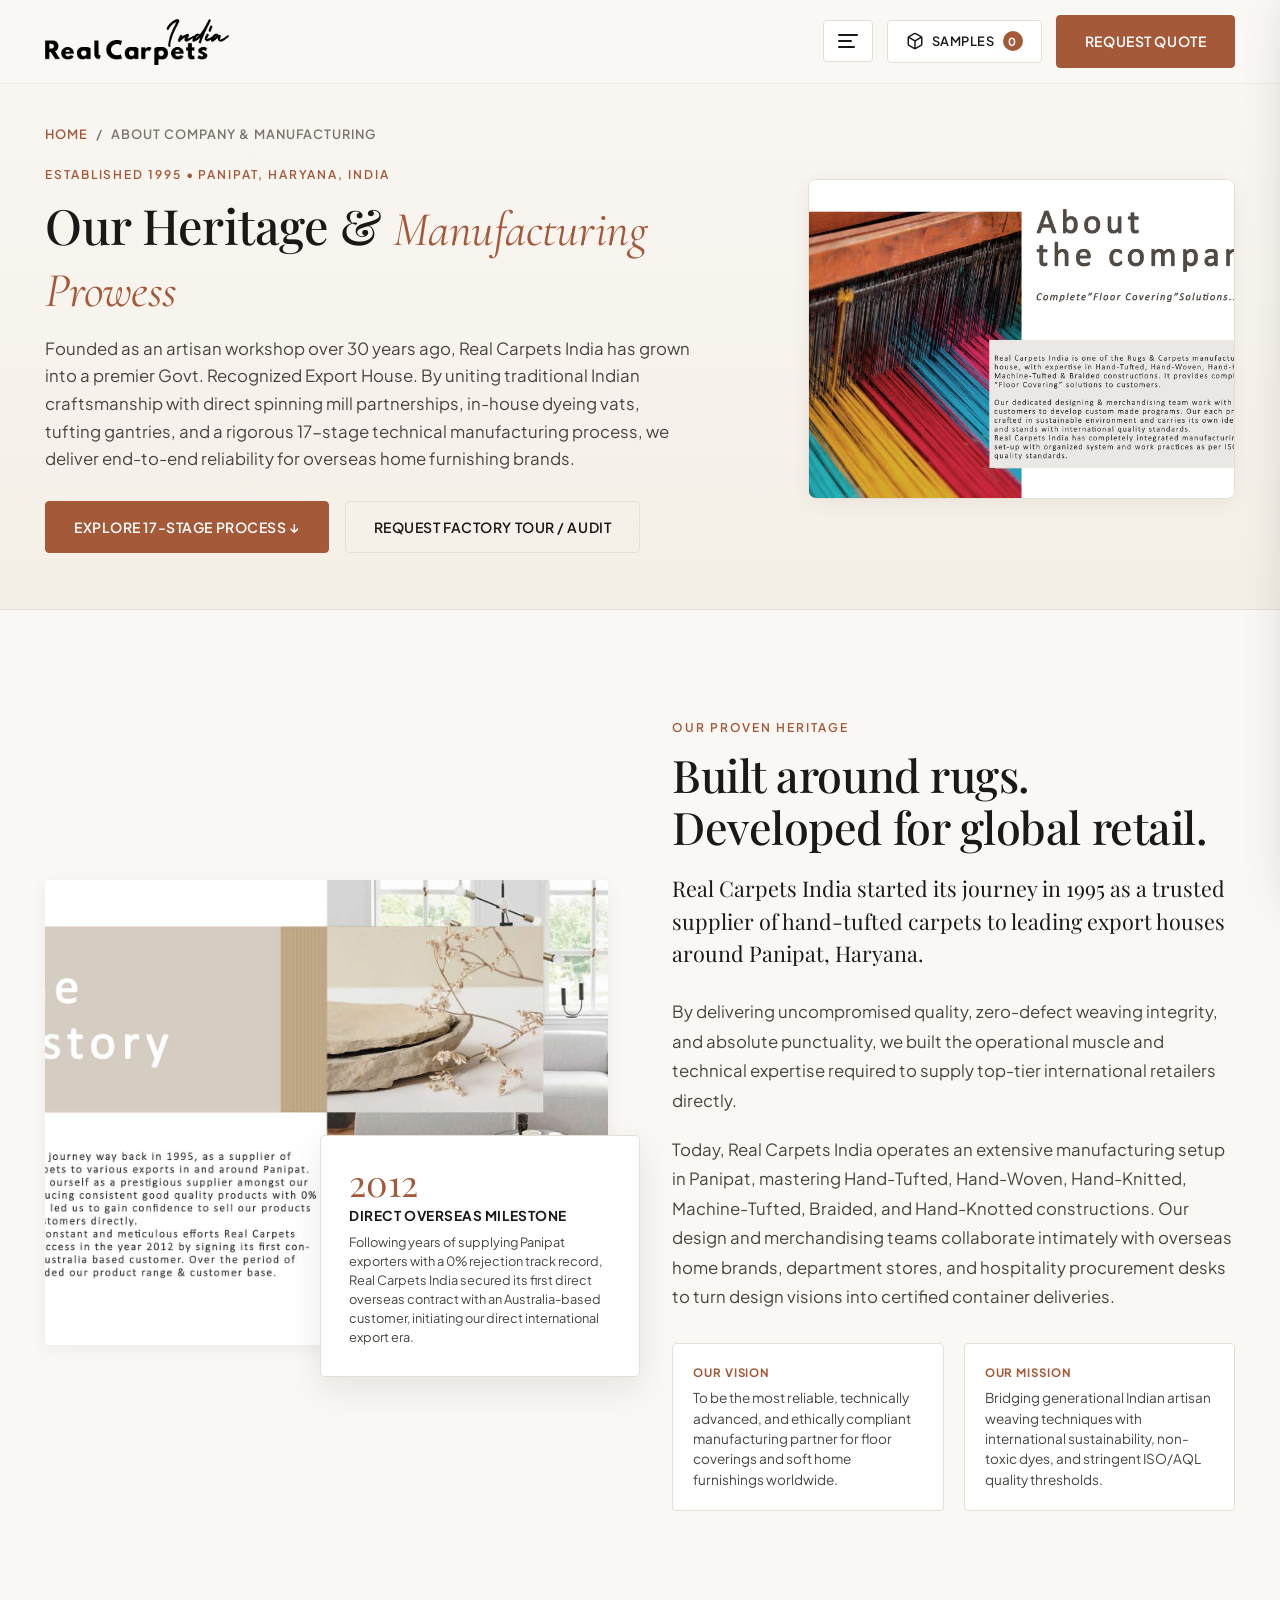
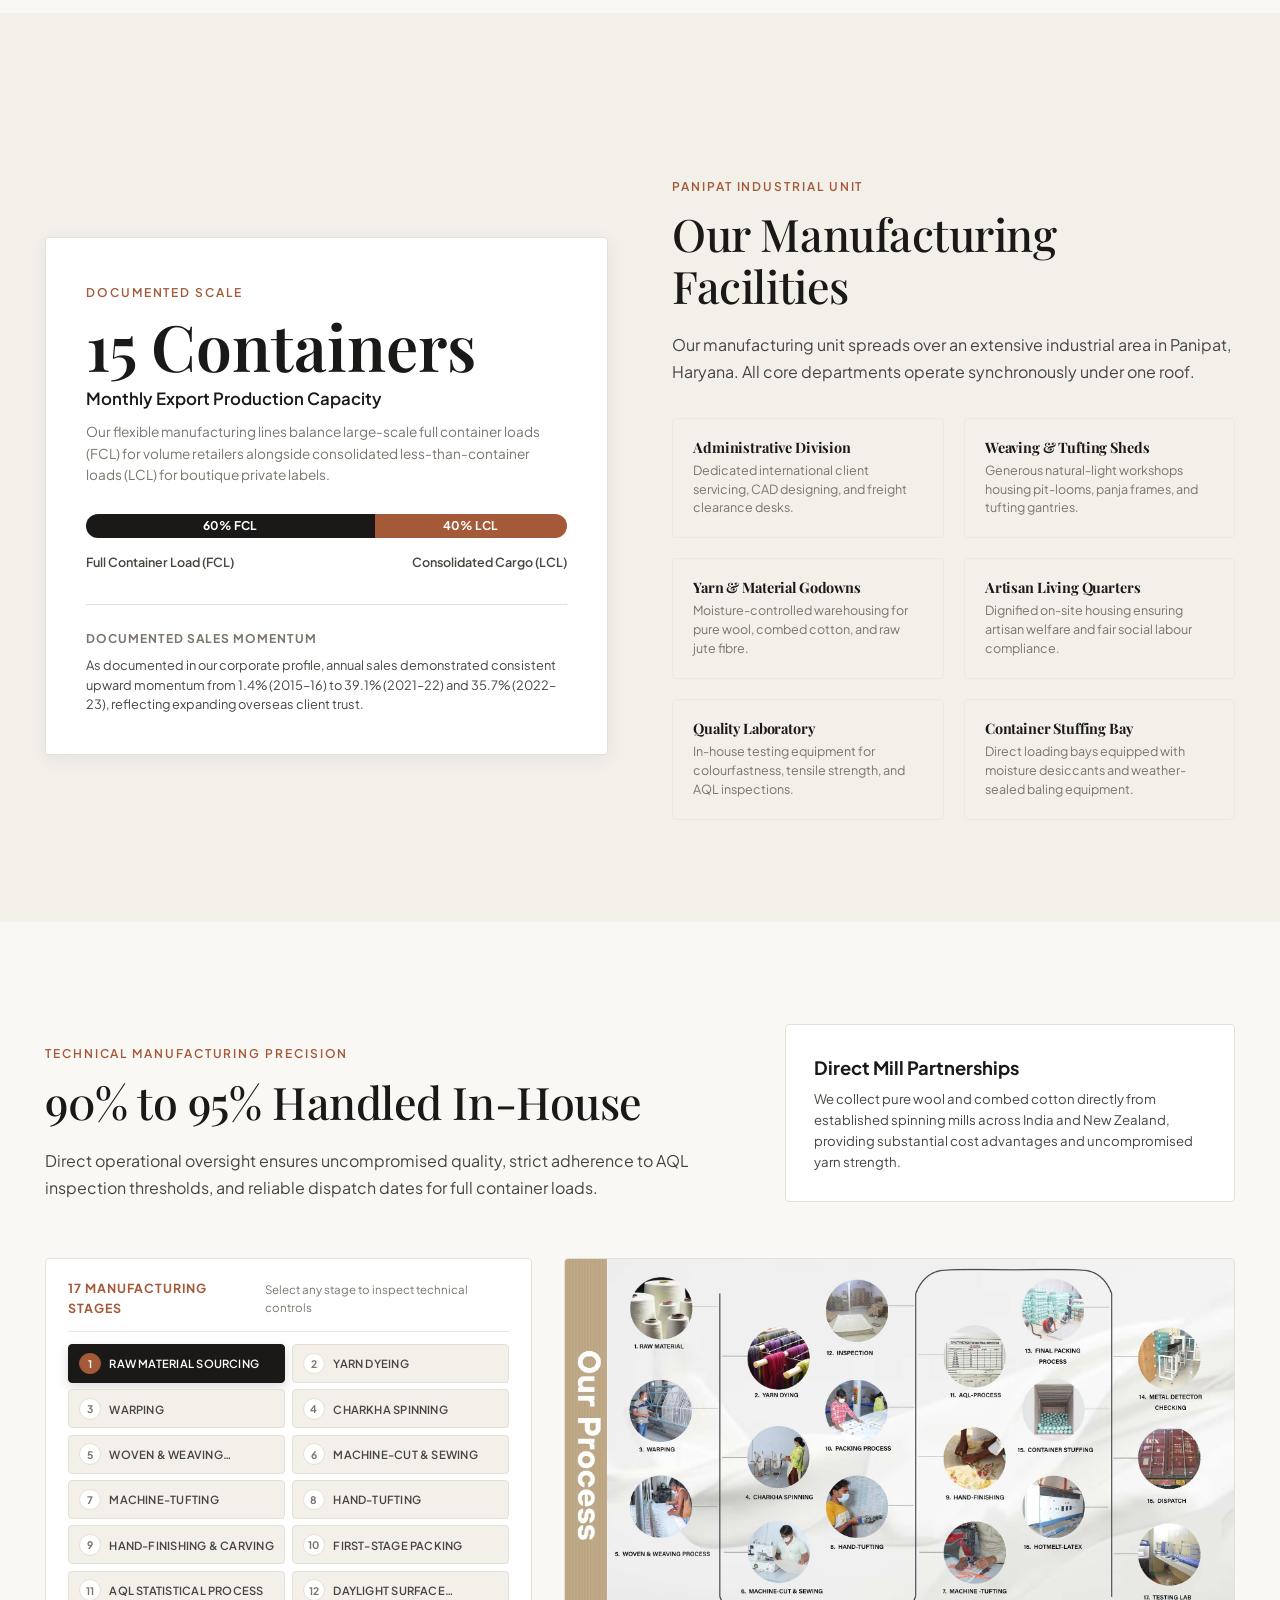
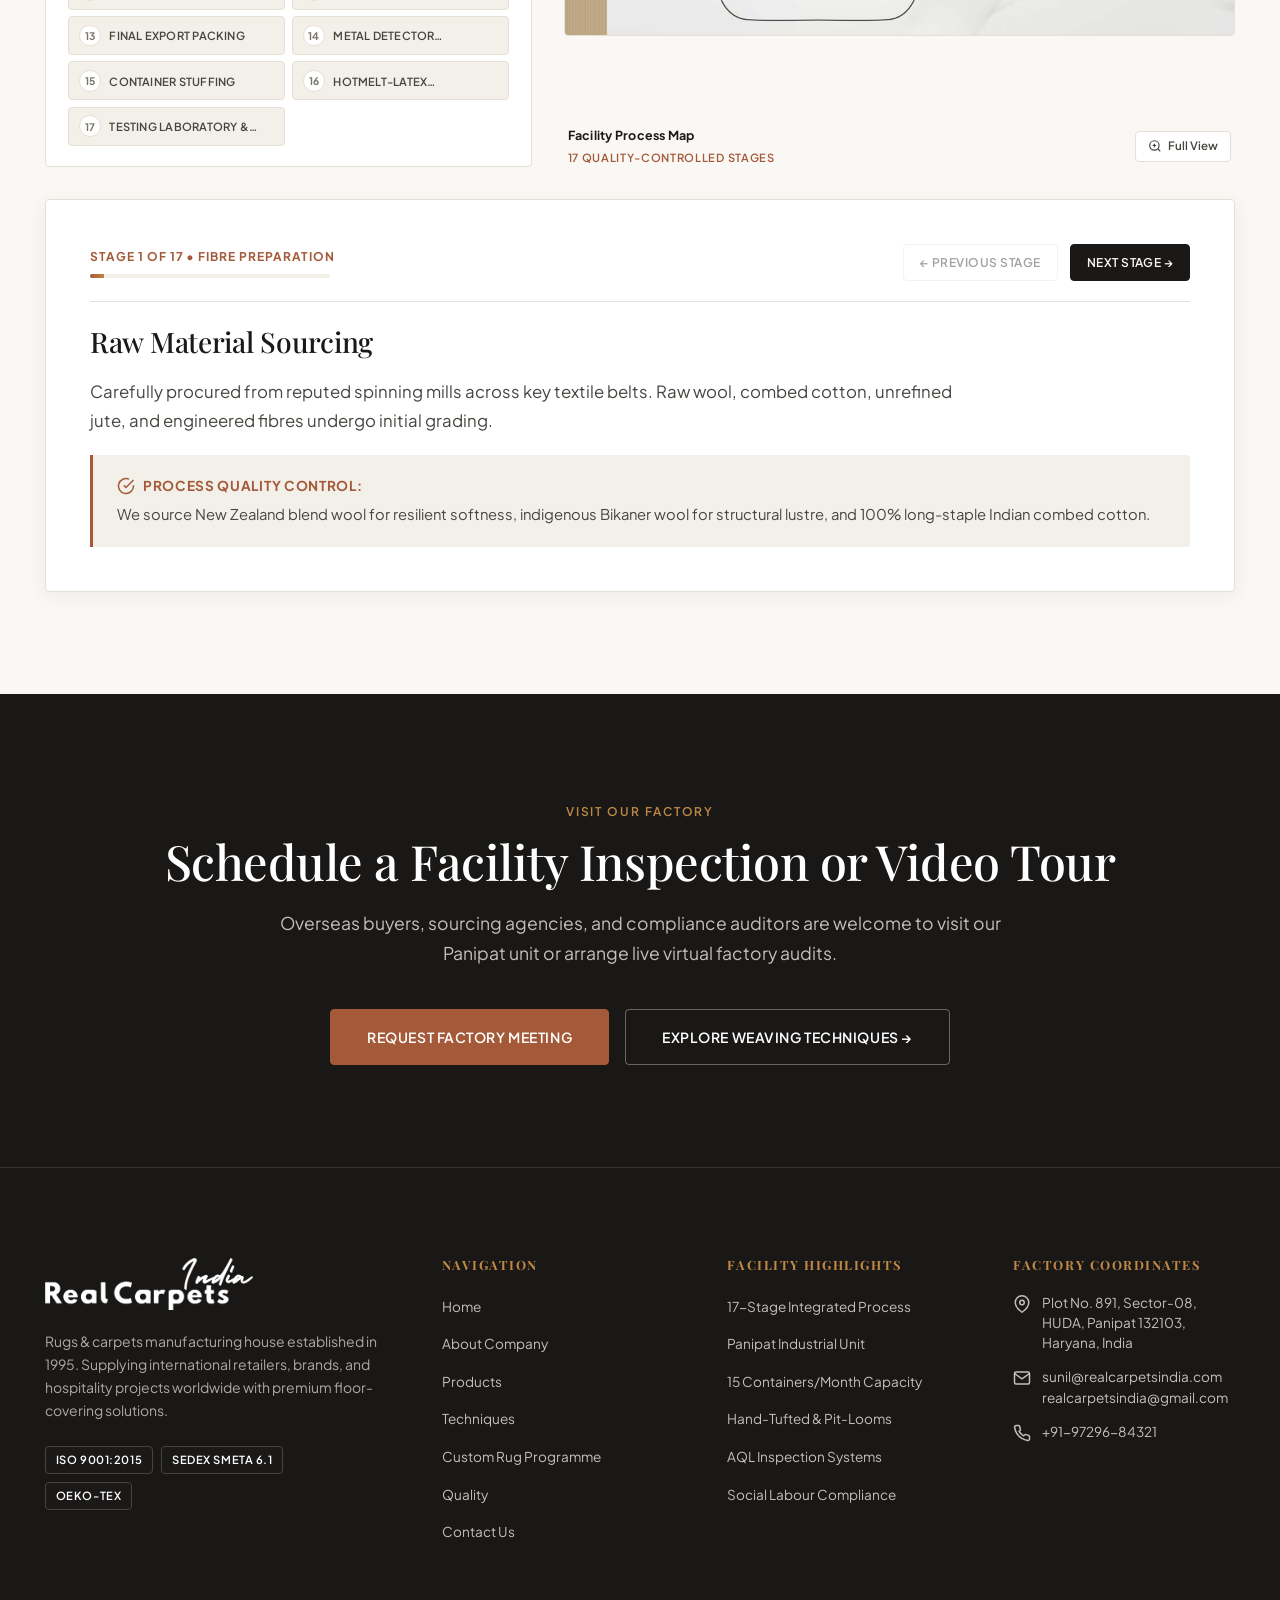
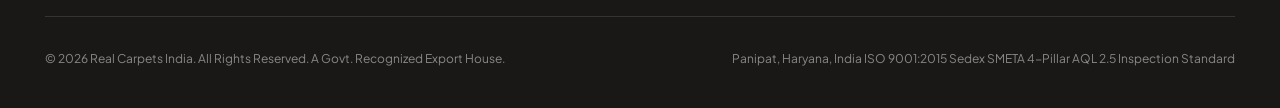
==== commit f7007639: "Add solid opaque background and box shadow styling to all forms and modal dialogs" ====
--- a/about.html
+++ b/about.html
@@ -479,57 +479,87 @@
 
   <!-- Quote Request Modal -->
   <div class="modal-backdrop" id="quote-request-modal" aria-hidden="true" role="dialog" aria-modal="true">
-    <div class="quote-modal-box">
-      <div class="modal-header">
-        <div>
-          <span class="eyebrow" style="margin-bottom: 0.25rem;">Direct Export Enquiry</span>
-          <h3 class="modal-title">Request B2B Quotation</h3>
-        </div>
-        <button class="modal-close-btn" id="close-quote-modal" aria-label="Close quotation modal">&times;</button>
-      </div>
-
-      <div class="modal-body">
-        <form id="quote-request-form" novalidate>
+    <div class="product-detail-modal-box quote-modal-box" style="max-width: 820px; background-color: #FFFFFF;">
+      <button class="modal-close-btn" id="close-quote-modal" aria-label="Close quote modal">&times;</button>
+      <div style="padding: clamp(1.75rem, 4vw, 3rem); background-color: #FFFFFF;">
+        <div style="margin-bottom: 1.75rem; border-bottom: 1px solid var(--border-subtle); padding-bottom: 1.25rem;">
+          <span class="eyebrow">Direct Factory Quotation</span>
+          <h2 style="font-size: 1.85rem; color: var(--text-primary); margin-bottom: 0.35rem;">Request a Formal B2B Quotation</h2>
+          <p style="font-size: 0.875rem; color: var(--text-secondary);">
+            Submit your container volume requirements or specific article inquiry. Our commercial desk will calculate FOB/CIF pricing.
+          </p>
+        </div>
+
+        <form id="quote-request-form">
+          <input type="hidden" name="productCode" id="quote-product-code" value="">
           <div class="form-grid-2">
             <div class="form-group">
-              <label class="form-label">Full Name *</label>
-              <input type="text" name="name" class="form-input" placeholder="e.g. Johnathan Miller" required>
-            </div>
-            <div class="form-group">
-              <label class="form-label">Company / Brand Name *</label>
-              <input type="text" name="company" class="form-input" placeholder="e.g. Nordic Rugs AS" required>
-            </div>
-          </div>
-
-          <div class="form-grid-2">
-            <div class="form-group">
-              <label class="form-label">Work Email *</label>
-              <input type="email" name="email" class="form-input" placeholder="buyer@company.com" required>
-            </div>
-            <div class="form-group">
-              <label class="form-label">Contact Phone / WhatsApp</label>
-              <input type="tel" name="phone" class="form-input" placeholder="+44 20 7946 0912">
+              <label class="form-label">Full Name <span class="req">*</span></label>
+              <input type="text" name="fullName" class="form-input" placeholder="e.g. Richard Davenport" required>
+            </div>
+            <div class="form-group">
+              <label class="form-label">Company Name <span class="req">*</span></label>
+              <input type="text" name="company" class="form-input" placeholder="e.g. Davenport Interiors Ltd" required>
             </div>
           </div>
 
           <div class="form-grid-3">
             <div class="form-group">
-              <label class="form-label">Product Categories</label>
-              <input type="text" name="productInterest" class="form-input" placeholder="e.g. Hand-Tufted, Kilims">
+              <label class="form-label">Job Title / Role</label>
+              <input type="text" name="jobTitle" class="form-input" placeholder="e.g. Senior Buyer / Sourcing Manager">
+            </div>
+            <div class="form-group">
+              <label class="form-label">Business Email <span class="req">*</span></label>
+              <input type="email" name="email" class="form-input" placeholder="e.g. richard@davenport.co.uk" required>
+            </div>
+            <div class="form-group">
+              <label class="form-label">Phone / WhatsApp</label>
+              <input type="tel" name="phone" class="form-input" placeholder="e.g. +44 20 7946 0912">
+            </div>
+          </div>
+
+          <div class="form-grid-3">
+            <div class="form-group">
+              <label class="form-label">Country <span class="req">*</span></label>
+              <input type="text" name="country" class="form-input" placeholder="e.g. United Kingdom" required>
             </div>
             <div class="form-group">
               <label class="form-label">Target Market</label>
-              <input type="text" name="targetMarket" class="form-input" placeholder="e.g. Retail / Hospitality">
+              <input type="text" name="targetMarket" class="form-input" placeholder="e.g. Retail Showroom / Hospitality">
             </div>
             <div class="form-group">
               <label class="form-label">Destination Port</label>
-              <input type="text" name="deliveryCountry" class="form-input" placeholder="e.g. Felixstowe / Hamburg">
+              <input type="text" name="deliveryCountry" class="form-input" placeholder="e.g. Felixstowe / Southampton">
+            </div>
+          </div>
+
+          <div class="form-grid-3">
+            <div class="form-group">
+              <label class="form-label">Product Category</label>
+              <select name="category" class="form-select">
+                <option value="Rugs & Carpets">Rugs &amp; Carpets</option>
+                <option value="Bathmats">Bathrugs &amp; Bathmats</option>
+                <option value="Made-Ups & Throws">Throws &amp; Cushions</option>
+                <option value="Accents & Furniture">Poufs &amp; Storage Baskets</option>
+                <option value="Kids">Kids Collection</option>
+                <option value="Fiesta Decor">Fiesta Decor</option>
+                <option value="Custom Project">Custom Development Project</option>
+                <option value="Full Container Assortment">Mixed Container Assortment</option>
+              </select>
+            </div>
+            <div class="form-group">
+              <label class="form-label">Construction / Material</label>
+              <input type="text" name="construction" class="form-input" placeholder="e.g. Hand-Tufted Wool / Kilim">
+            </div>
+            <div class="form-group">
+              <label class="form-label">Estimated Volume / Quantity</label>
+              <input type="text" name="quantity" class="form-input" placeholder="e.g. 1 x 40ft HQ Container or 500 pcs">
             </div>
           </div>
 
           <div class="form-group">
             <label class="form-label">Project Requirements &amp; Notes</label>
-            <textarea name="message" id="quote-requirement" class="form-textarea" placeholder="Specify required dimensions, volume, target FOB price, packaging needs..."></textarea>
+            <textarea name="message" id="quote-requirement" class="form-textarea" placeholder="Specify required dimensions, backing specifications, target FOB price, packaging needs..."></textarea>
           </div>
 
           <div style="display: flex; justify-content: flex-end; gap: 0.75rem;">
--- a/assets/css/components.css
+++ b/assets/css/components.css
@@ -1746,9 +1746,10 @@
 
 /* Custom Configurator Form */
 .configurator-card {
-  background-color: var(--bg-surface);
-  border: 1px solid var(--border-color);
-  border-radius: var(--radius-sm);
+  background-color: #FFFFFF !important;
+  background: #FFFFFF !important;
+  border: 1px solid var(--border-color);
+  border-radius: var(--radius-md);
   padding: clamp(2rem, 4vw, 3.5rem);
   box-shadow: var(--shadow-card);
 }
@@ -1785,19 +1786,20 @@
 
 .form-input, .form-select, .form-textarea {
   width: 100%;
-  padding: 0.75rem 1rem;
+  padding: 0.8rem 1.05rem;
   font-size: 0.875rem;
-  background-color: var(--bg-subtle);
-  border: 1px solid var(--border-color);
+  background-color: #FAF8F5;
+  border: 1px solid #D5CEBE;
   border-radius: var(--radius-sm);
   color: var(--text-primary);
   transition: all var(--transition-fast);
 }
 
 .form-input:focus, .form-select:focus, .form-textarea:focus {
-  border-color: var(--text-primary);
+  border-color: var(--accent-terracotta);
   background-color: #FFFFFF;
-  box-shadow: 0 0 0 3px rgba(26, 25, 24, 0.08);
+  box-shadow: 0 0 0 3px rgba(164, 89, 56, 0.15);
+  outline: none;
 }
 
 .form-textarea {
@@ -2210,22 +2212,73 @@
   pointer-events: auto;
 }
 
-.product-detail-modal-box {
-  background-color: var(--bg-surface);
+.product-detail-modal-box,
+.quote-modal-box,
+.modal-box {
+  background-color: #FFFFFF !important;
+  background: #FFFFFF !important;
   border: 1px solid var(--border-color);
   border-radius: var(--radius-md);
   width: 100%;
   max-width: 1100px;
   max-height: 90vh;
   overflow-y: auto;
-  box-shadow: var(--shadow-modal);
+  box-shadow: 0 25px 70px -10px rgba(0, 0, 0, 0.45), 0 0 0 1px rgba(0, 0, 0, 0.08);
   position: relative;
   transform: translateY(20px);
   transition: transform var(--transition-normal);
-}
-
-.modal-backdrop.open .product-detail-modal-box {
+  z-index: 1205;
+}
+
+.modal-backdrop.open .product-detail-modal-box,
+.modal-backdrop.open .quote-modal-box,
+.modal-backdrop.open .modal-box {
   transform: translateY(0);
+}
+
+.quote-modal-box {
+  max-width: 820px;
+  background-color: #FFFFFF !important;
+  background: #FFFFFF !important;
+}
+
+.quote-modal-box .modal-header {
+  display: flex;
+  justify-content: space-between;
+  align-items: flex-start;
+  padding: clamp(1.5rem, 3vw, 2.25rem) clamp(1.75rem, 4vw, 3rem) 1.25rem;
+  background: #FAF8F5;
+  border-bottom: 1px solid var(--border-subtle);
+  position: relative;
+}
+
+.quote-modal-box .modal-title {
+  font-family: var(--font-serif);
+  font-size: 1.85rem;
+  color: var(--text-primary);
+  margin-top: 0.35rem;
+}
+
+.quote-modal-box .modal-body {
+  padding: clamp(1.75rem, 4vw, 3rem);
+  background-color: #FFFFFF !important;
+  background: #FFFFFF !important;
+}
+
+.quote-modal-box .modal-close-btn {
+  position: static;
+  width: 2.25rem;
+  height: 2.25rem;
+  border-radius: var(--radius-full);
+  background-color: var(--bg-subtle);
+  border: 1px solid var(--border-color);
+  display: flex;
+  align-items: center;
+  justify-content: center;
+  font-size: 1.25rem;
+  color: var(--text-primary);
+  cursor: pointer;
+  transition: all var(--transition-fast);
 }
 
 .modal-close-btn {
@@ -2337,7 +2390,8 @@
   width: 100%;
   max-width: 460px;
   height: 100vh;
-  background-color: var(--bg-surface);
+  background-color: #FFFFFF !important;
+  background: #FFFFFF !important;
   box-shadow: var(--shadow-drawer);
   z-index: 1250;
   transition: right var(--transition-normal);
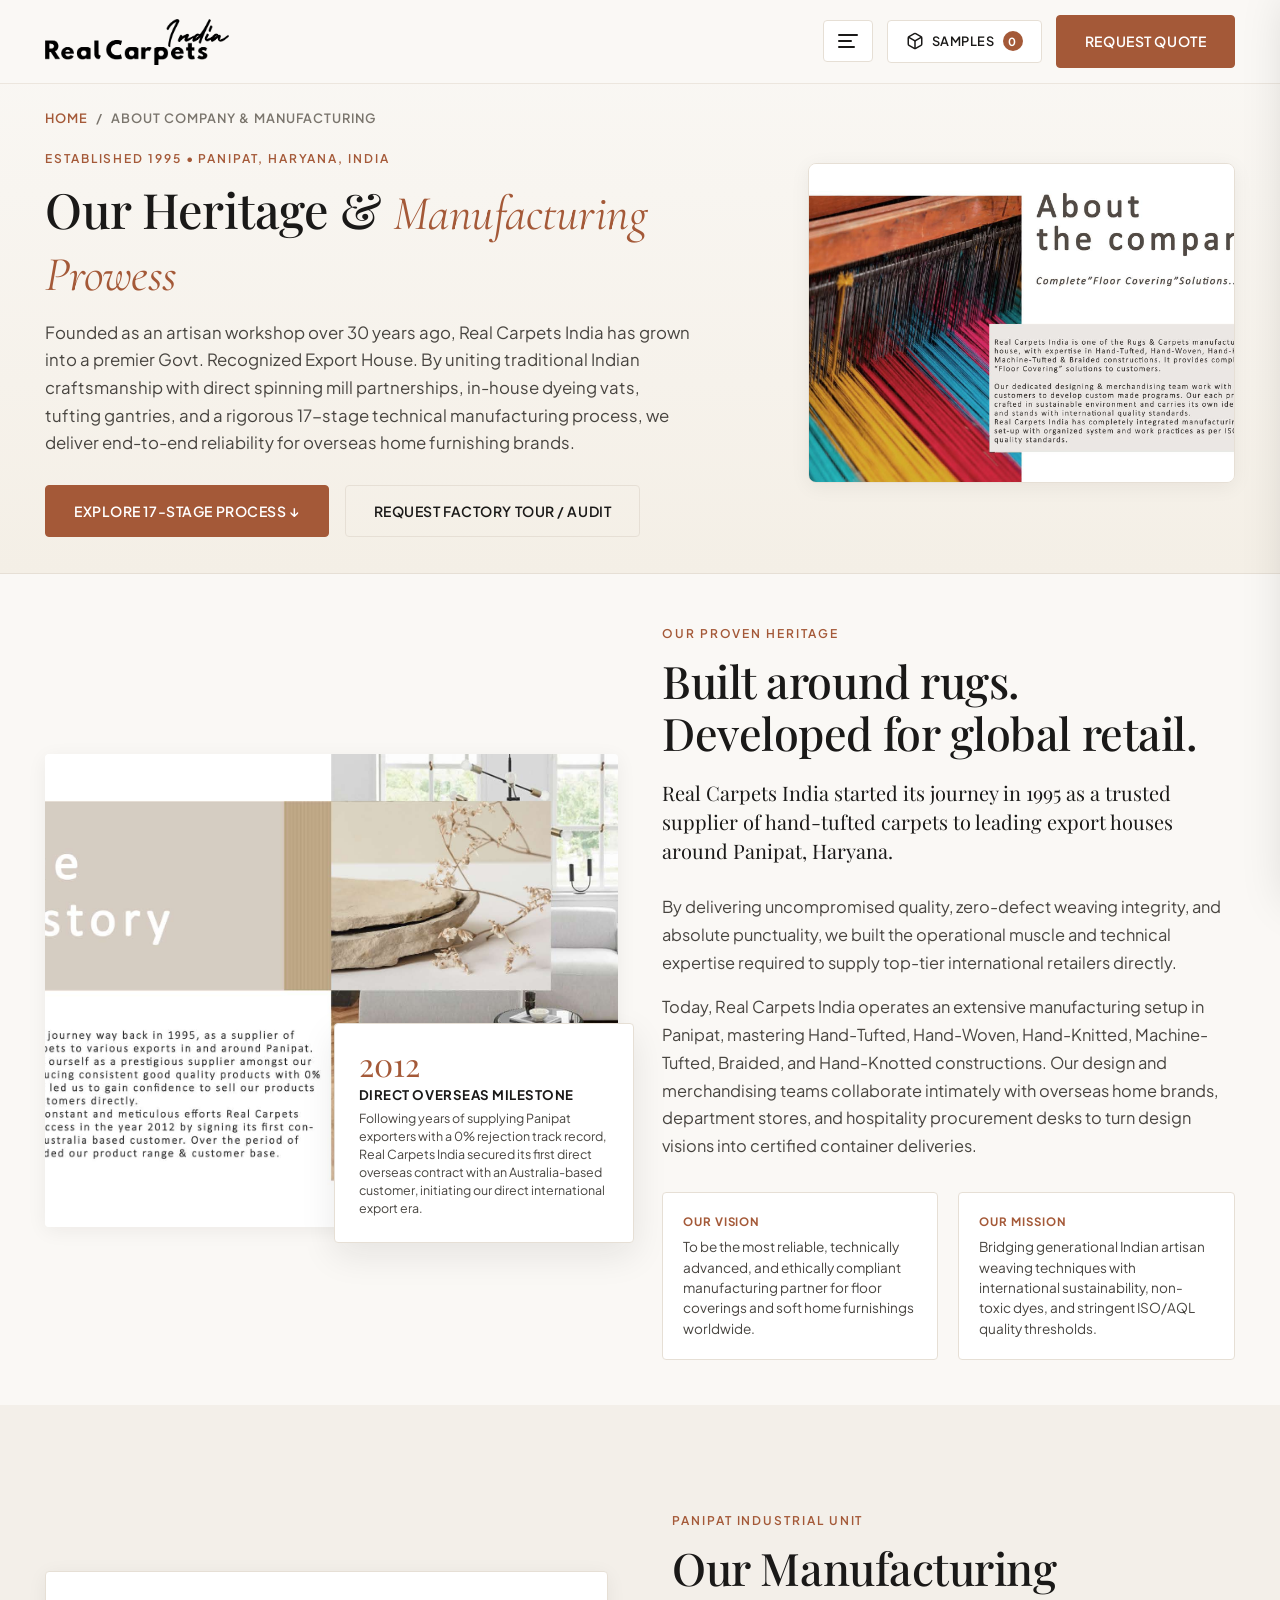
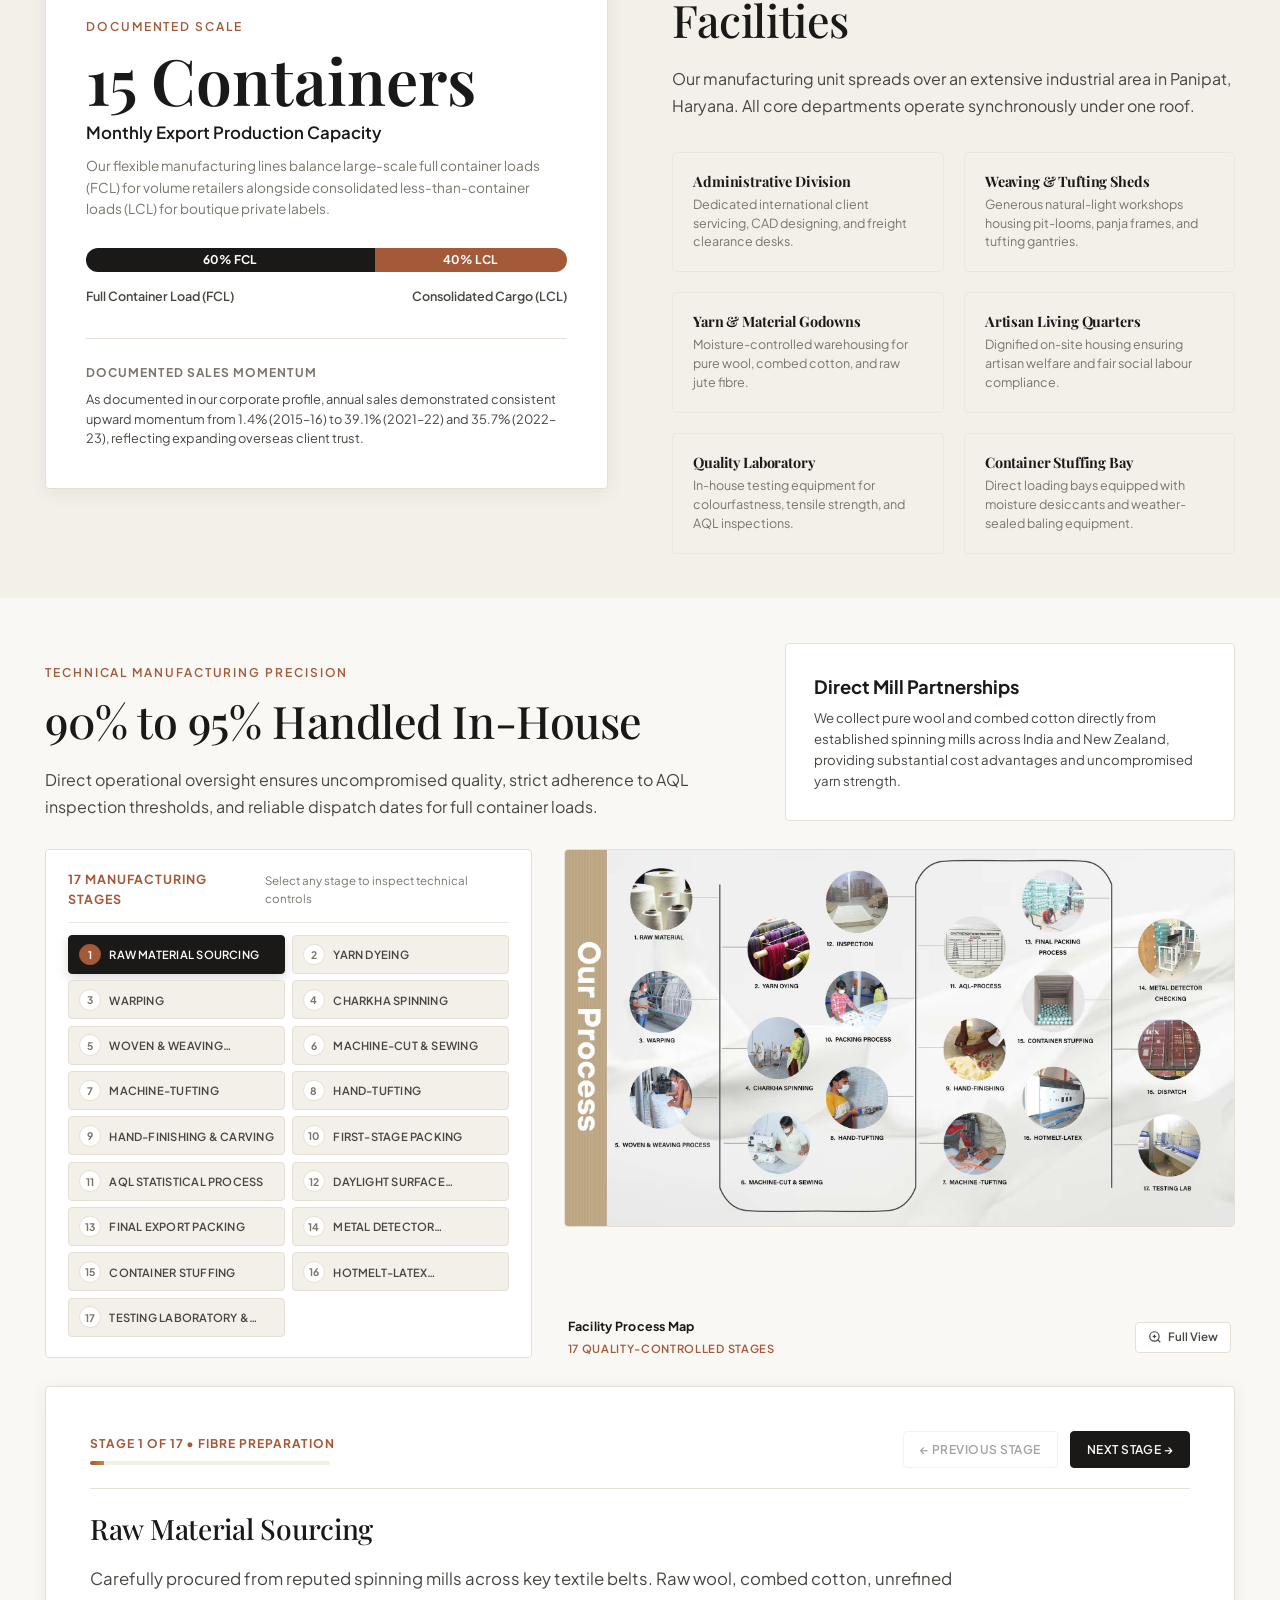
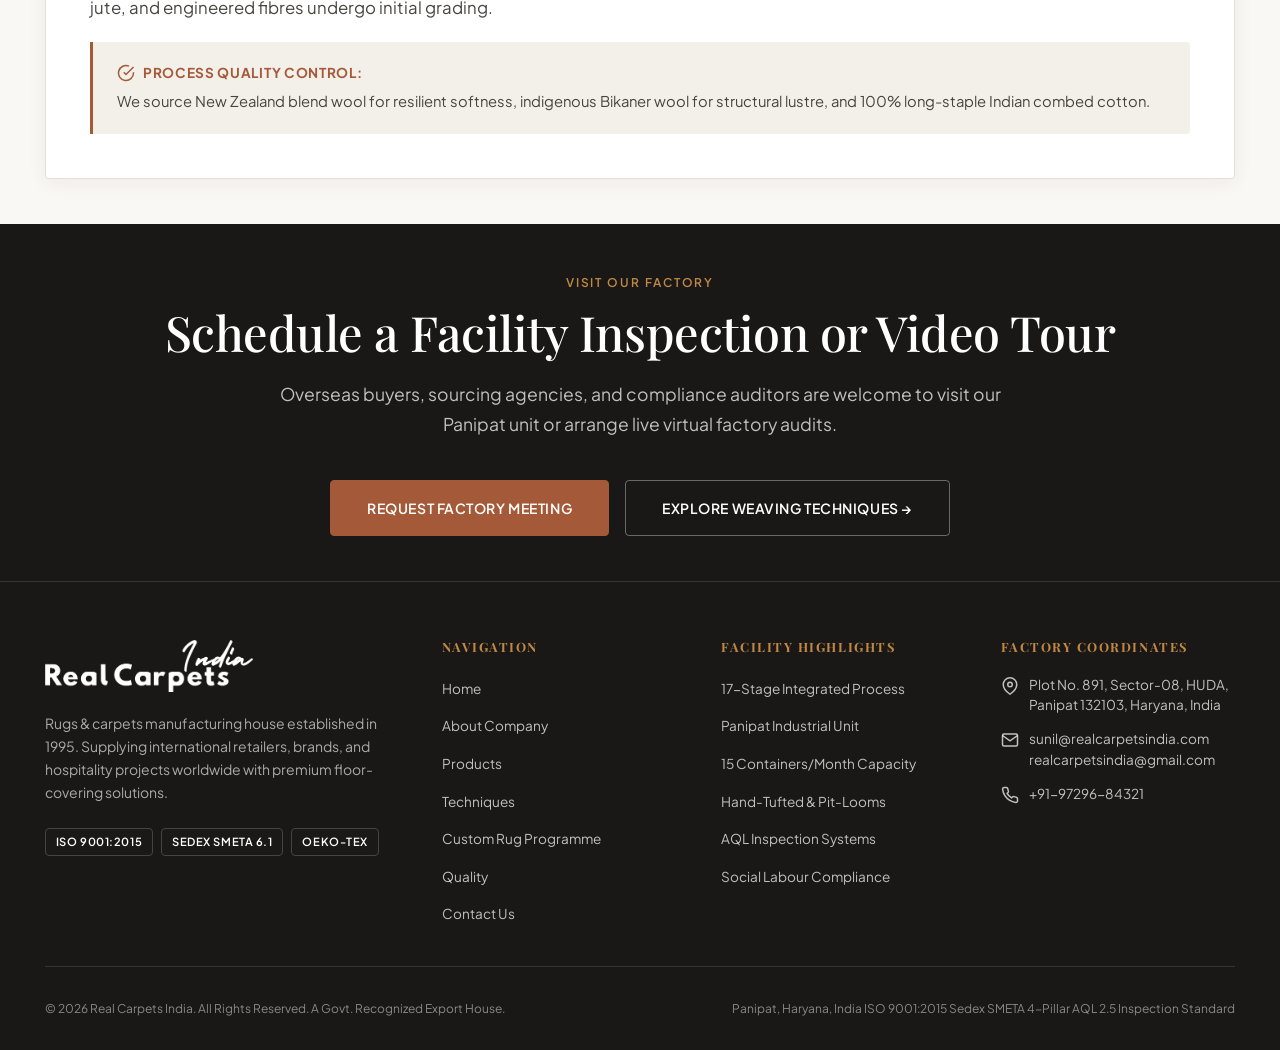
==== commit f63f7bb4: "Reduce section padding and inter-section gaps across all pages for refined aesthetic layout" ====
--- a/about.html
+++ b/about.html
@@ -294,7 +294,7 @@
        ========================================================================== -->
   <section class="section" id="process-timeline">
     <div class="container">
-      <div style="display: grid; grid-template-columns: 1.2fr 0.8fr; gap: clamp(2rem, 5vw, 5rem); align-items: flex-end; margin-bottom: 3.5rem;" class="reveal-on-scroll">
+      <div style="display: grid; grid-template-columns: 1.2fr 0.8fr; gap: clamp(2rem, 5vw, 5rem); align-items: flex-end; margin-bottom: 1.75rem;" class="reveal-on-scroll">
         <div>
           <span class="eyebrow">Technical Manufacturing Precision</span>
           <h2 class="section-title">90% to 95% Handled In-House</h2>
--- a/assets/css/main.css
+++ b/assets/css/main.css
@@ -263,9 +263,14 @@
 
 /* Section Wrapper */
 .section {
-  padding-top: clamp(4.5rem, 8vw, 8rem);
-  padding-bottom: clamp(4.5rem, 8vw, 8rem);
+  padding-top: clamp(2rem, 3.5vw, 3.25rem);
+  padding-bottom: clamp(2rem, 3.5vw, 3.25rem);
   position: relative;
+}
+
+.section-sm {
+  padding-top: clamp(1.5rem, 2.5vw, 2.25rem);
+  padding-bottom: clamp(1.5rem, 2.5vw, 2.25rem);
 }
 
 .section-subtle {
--- a/assets/css/components.css
+++ b/assets/css/components.css
@@ -628,9 +628,9 @@
    ========================================================================== */
 .hero-section {
   position: relative;
-  min-height: calc(100vh - var(--header-height));
-  padding-top: calc(var(--header-height) + 2.5rem);
-  padding-bottom: clamp(3.5rem, 6vh, 5.5rem);
+  min-height: calc(88vh - var(--header-height));
+  padding-top: calc(var(--header-height) + 1.5rem);
+  padding-bottom: clamp(1.75rem, 3.5vh, 2.75rem);
   display: flex;
   flex-direction: column;
   justify-content: center;
@@ -671,7 +671,7 @@
   font-size: clamp(1.05rem, 1.3vw, 1.25rem);
   color: var(--text-secondary);
   line-height: 1.65;
-  margin-bottom: 2.25rem;
+  margin-bottom: 1.5rem;
 }
 
 .hero-cta-group {
@@ -679,7 +679,7 @@
   flex-wrap: wrap;
   align-items: center;
   gap: 1rem;
-  margin-bottom: 2.5rem;
+  margin-bottom: 1.75rem;
 }
 
 .hero-badges-strip {
@@ -785,7 +785,7 @@
 .story-grid {
   display: grid;
   grid-template-columns: 1fr 1fr;
-  gap: clamp(2.5rem, 5vw, 6rem);
+  gap: clamp(2rem, 3.5vw, 4rem);
   align-items: center;
 }
 
@@ -803,51 +803,55 @@
 
 .story-milestone-card {
   position: absolute;
-  bottom: -2rem;
-  right: -2rem;
+  bottom: -1rem;
+  right: -1rem;
   background-color: var(--bg-surface);
   border: 1px solid var(--border-color);
-  padding: 1.75rem;
-  border-radius: var(--radius-sm);
-  max-width: 320px;
+  padding: 1.5rem;
+  border-radius: var(--radius-sm);
+  max-width: 300px;
   box-shadow: var(--shadow-hover);
 }
 
 .milestone-year {
   font-family: var(--font-serif);
-  font-size: 2.25rem;
+  font-size: 2rem;
   color: var(--accent-terracotta);
   line-height: 1;
-  margin-bottom: 0.35rem;
+  margin-bottom: 0.25rem;
 }
 
 .milestone-title {
-  font-size: 0.85rem;
+  font-size: 0.825rem;
   font-weight: 700;
   text-transform: uppercase;
   letter-spacing: 0.04em;
   color: var(--text-primary);
-  margin-bottom: 0.35rem;
+  margin-bottom: 0.25rem;
 }
 
 .milestone-desc {
-  font-size: 0.8rem;
+  font-size: 0.78rem;
   color: var(--text-secondary);
-  line-height: 1.5;
+  line-height: 1.45;
 }
 
 .story-narrative p {
-  font-size: 1.05rem;
+  font-size: 1.025rem;
   color: var(--text-secondary);
-  line-height: 1.75;
-  margin-bottom: 1.25rem;
+  line-height: 1.7;
+  margin-bottom: 1rem;
+}
+
+.story-narrative p:last-child {
+  margin-bottom: 0;
 }
 
 .story-narrative p.lead-text {
   font-family: var(--font-serif);
-  font-size: 1.35rem;
-  color: var(--text-primary);
-  line-height: 1.5;
+  font-size: 1.25rem;
+  color: var(--text-primary);
+  line-height: 1.45;
   margin-bottom: 1.75rem;
 }
 
@@ -946,7 +950,7 @@
   border: 1px solid var(--border-color);
   border-radius: var(--radius-sm);
   padding: 1.25rem 1.75rem;
-  margin-bottom: 2.5rem;
+  margin-bottom: 1.75rem;
   display: flex;
   flex-direction: column;
   gap: 1.25rem;
@@ -1283,10 +1287,10 @@
    07. 17-Stage Manufacturing Process Timeline & Filter View
    ========================================================================== */
 .process-interactive-wrapper {
-  margin-top: 2.5rem;
-  display: flex;
-  flex-direction: column;
-  gap: 2rem;
+  margin-top: 1.25rem;
+  display: flex;
+  flex-direction: column;
+  gap: 1.75rem;
 }
 
 /* Top Row: Filters (Left) + Big Process Chart (Right) */
@@ -1704,14 +1708,14 @@
    08. Custom Rug Programme & Configurator
    ========================================================================== */
 .custom-programme-wrapper {
-  margin-top: 3.5rem;
+  margin-top: 1.25rem;
 }
 
 .custom-steps-horizontal {
   display: grid;
   grid-template-columns: repeat(5, 1fr);
   gap: 1.25rem;
-  margin-bottom: 3.5rem;
+  margin-bottom: 2rem;
 }
 
 .custom-step-item {
@@ -2512,16 +2516,16 @@
 .site-footer {
   background-color: var(--bg-dark);
   color: var(--text-inverse);
-  padding-top: clamp(4rem, 7vw, 7rem);
-  padding-bottom: 2.5rem;
+  padding-top: clamp(2.5rem, 4.5vw, 3.75rem);
+  padding-bottom: 2rem;
   border-top: 1px solid var(--border-dark);
 }
 
 .footer-top-grid {
   display: grid;
   grid-template-columns: 1.5fr repeat(3, 1fr);
-  gap: clamp(2rem, 5vw, 4.5rem);
-  margin-bottom: 4.5rem;
+  gap: clamp(1.75rem, 3.5vw, 3rem);
+  margin-bottom: 2.5rem;
 }
 
 .footer-brand h3 {
@@ -2672,8 +2676,8 @@
    ========================================================================== */
 .subpage-hero {
   position: relative;
-  padding-top: calc(var(--header-height) + 2.5rem);
-  padding-bottom: 3.5rem;
+  padding-top: calc(var(--header-height) + 1.5rem);
+  padding-bottom: 2.25rem;
   background: linear-gradient(180deg, #FAF8F5 0%, #F4EFE6 100%);
   border-bottom: 1px solid var(--border-color);
 }
